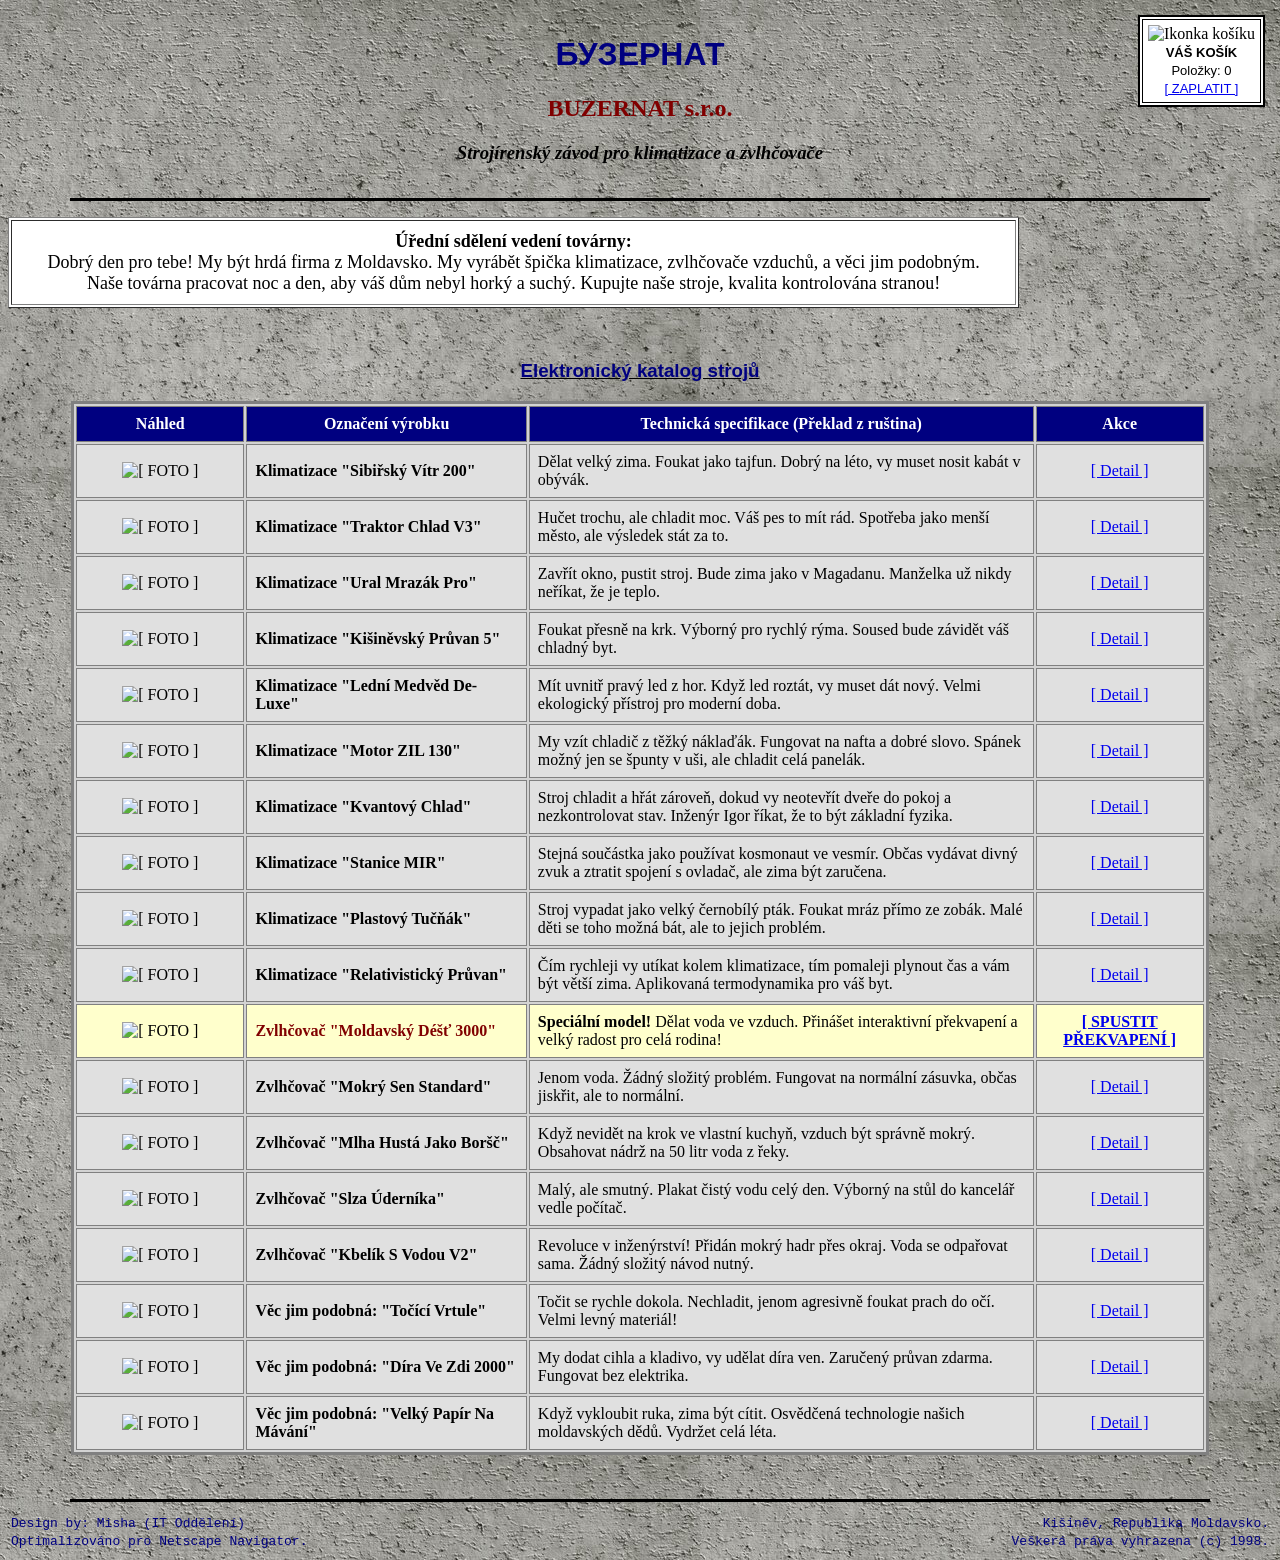
==== index.html @ bc2777e2 "změna" ====
<!DOCTYPE html>
<html>
<head>
    <meta charset="UTF-8">
    <title>БУЗЕРНАТ - Oficiální elektronický katalog</title>
</head>
<body background="mramor.jpg" bgcolor="#C0C0C0" text="#000000" link="#0000EE" vlink="#551A8B" alink="#FF0000">

    <table width="100%" border="0" cellpadding="5">
        <tr>
            <td width="20%">
                </td>
            <td width="60%" align="center">
                <h1><font color="#000080" face="Arial">БУЗЕРНАТ</font></h1>
                <h2><font color="#800000">BUZERNAT s.r.o.</font></h2>
                <h3><i>Strojírenský závod pro klimatizace a zvlhčovače</i></h3>
            </td>
            <td width="20%" align="right" valign="top">
                <table border="2" bgcolor="#FFFFFF" cellpadding="5" bordercolor="#000000">
                    <tr>
                        <td align="center">
                            <img src="kosik.gif" alt="Ikonka košíku" width="32" height="32"><br>
                            <font size="2" face="Arial">
                                <b>VÁŠ KOŠÍK</b><br>
                                Položky: 0<br>
                                <a href="kosik_chyba.html">[ ZAPLATIT ]</a>
                            </font>
                        </td>
                    </tr>
                </table>
            </td>
        </tr>
    </table>

    <center><hr width="90%" size="3" color="#000000"></center>

    <p align="center">
        <table width="80%" border="1" bgcolor="#FFFFFF" cellpadding="10">
            <tr>
                <td align="center">
                    <font face="Times New Roman, serif" size="4">
                        <b>Úřední sdělení vedení továrny:</b><br>
                        Dobrý den pro tebe! My být hrdá firma z Moldavsko. My vyrábět špička 
                        klimatizace, zvlhčovače vzduchů, a věci jim podobným.<br>
                        Naše továrna pracovat noc a den, aby váš dům nebyl horký a suchý. 
                        Kupujte naše stroje, kvalita kontrolována stranou!
                    </font>
                </td>
            </tr>
        </table>
    </p>

    <br>

    <center>
        <h3><u><font color="#000080" face="Arial">Elektronický katalog strojů</font></u></h3>
        
        <table border="3" cellpadding="8" cellspacing="2" width="90%" bgcolor="#D3D3D3" bordercolor="#808080">
            <tr bgcolor="#000080">
                <th width="15%"><font color="#FFFFFF">Náhled</font></th>
                <th width="25%"><font color="#FFFFFF">Označení výrobku</font></th>
                <th width="45%"><font color="#FFFFFF">Technická specifikace (Překlad z ruština)</font></th>
                <th width="15%"><font color="#FFFFFF">Akce</font></th>
            </tr>
            
            <tr bgcolor="#E0E0E0">
                <td align="center"><img src="sibir.gif" alt="[ FOTO ]"></td>
                <td><b>Klimatizace "Sibiřský Vítr 200"</b></td>
                <td>Dělat velký zima. Foukat jako tajfun. Dobrý na léto, vy muset nosit kabát v obývák.</td>
                <td align="center"><a href="produkt_sibir.html">[ Detail ]</a></td>
            </tr>

            <tr bgcolor="#E0E0E0">
                <td align="center"><img src="traktor.gif" alt="[ FOTO ]"></td>
                <td><b>Klimatizace "Traktor Chlad V3"</b></td>
                <td>Hučet trochu, ale chladit moc. Váš pes to mít rád. Spotřeba jako menší město, ale výsledek stát za to.</td>
                <td align="center"><a href="produkt_traktor.html">[ Detail ]</a></td>
            </tr>

            <tr bgcolor="#E0E0E0">
                <td align="center"><img src="ural.gif" alt="[ FOTO ]"></td>
                <td><b>Klimatizace "Ural Mrazák Pro"</b></td>
                <td>Zavřít okno, pustit stroj. Bude zima jako v Magadanu. Manželka už nikdy neříkat, že je teplo.</td>
                <td align="center"><a href="produkt_ural.html">[ Detail ]</a></td>
            </tr>

            <tr bgcolor="#E0E0E0">
                <td align="center"><img src="pruvan.gif" alt="[ FOTO ]"></td>
                <td><b>Klimatizace "Kišiněvský Průvan 5"</b></td>
                <td>Foukat přesně na krk. Výborný pro rychlý rýma. Soused bude závidět váš chladný byt.</td>
                <td align="center"><a href="produkt_pruvan.html">[ Detail ]</a></td>
            </tr>

            <tr bgcolor="#E0E0E0">
                <td align="center"><img src="medved.gif" alt="[ FOTO ]"></td>
                <td><b>Klimatizace "Lední Medvěd De-Luxe"</b></td>
                <td>Mít uvnitř pravý led z hor. Když led roztát, vy muset dát nový. Velmi ekologický přístroj pro moderní doba.</td>
                <td align="center"><a href="produkt_medved.html">[ Detail ]</a></td>
            </tr>

            <tr bgcolor="#E0E0E0">
                <td align="center"><img src="zil.gif" alt="[ FOTO ]"></td>
                <td><b>Klimatizace "Motor ZIL 130"</b></td>
                <td>My vzít chladič z těžký náklaďák. Fungovat na nafta a dobré slovo. Spánek možný jen se špunty v uši, ale chladit celá panelák.</td>
                <td align="center"><a href="produkt_zil.html">[ Detail ]</a></td>
            </tr>

            <tr bgcolor="#E0E0E0">
                <td align="center"><img src="kvant.gif" alt="[ FOTO ]"></td>
                <td><b>Klimatizace "Kvantový Chlad"</b></td>
                <td>Stroj chladit a hřát zároveň, dokud vy neotevřít dveře do pokoj a nezkontrolovat stav. Inženýr Igor říkat, že to být základní fyzika.</td>
                <td align="center"><a href="produkt_kvant.html">[ Detail ]</a></td>
            </tr>

            <tr bgcolor="#E0E0E0">
                <td align="center"><img src="mir.gif" alt="[ FOTO ]"></td>
                <td><b>Klimatizace "Stanice MIR"</b></td>
                <td>Stejná součástka jako používat kosmonaut ve vesmír. Občas vydávat divný zvuk a ztratit spojení s ovladač, ale zima být zaručena.</td>
                <td align="center"><a href="produkt_mir.html">[ Detail ]</a></td>
            </tr>

            <tr bgcolor="#E0E0E0">
                <td align="center"><img src="tucnak.gif" alt="[ FOTO ]"></td>
                <td><b>Klimatizace "Plastový Tučňák"</b></td>
                <td>Stroj vypadat jako velký černobílý pták. Foukat mráz přímo ze zobák. Malé děti se toho možná bát, ale to jejich problém.</td>
                <td align="center"><a href="produkt_tucnak.html">[ Detail ]</a></td>
            </tr>
            
            <tr bgcolor="#E0E0E0">
                <td align="center"><img src="relativita.gif" alt="[ FOTO ]"></td>
                <td><b>Klimatizace "Relativistický Průvan"</b></td>
                <td>Čím rychleji vy utíkat kolem klimatizace, tím pomaleji plynout čas a vám být větší zima. Aplikovaná termodynamika pro váš byt.</td>
                <td align="center"><a href="produkt_relativita.html">[ Detail ]</a></td>
            </tr>


            <tr bgcolor="#FFFFCC">
                <td align="center"><img src="dest.gif" alt="[ FOTO ]"></td>
                <td><font color="#800000"><b>Zvlhčovač "Moldavský Déšť 3000"</b></font></td>
                <td><b>Speciální model!</b> Dělat voda ve vzduch. Přinášet interaktivní překvapení a velký radost pro celá rodina!</td>
                <td align="center"><a href="minihry.html"><b>[ SPUSTIT PŘEKVAPENÍ ]</b></a></td>
            </tr>

            <tr bgcolor="#E0E0E0">
                <td align="center"><img src="mokrysen.gif" alt="[ FOTO ]"></td>
                <td><b>Zvlhčovač "Mokrý Sen Standard"</b></td>
                <td>Jenom voda. Žádný složitý problém. Fungovat na normální zásuvka, občas jiskřit, ale to normální.</td>
                <td align="center"><a href="produkt_mokrysen.html">[ Detail ]</a></td>
            </tr>

            <tr bgcolor="#E0E0E0">
                <td align="center"><img src="borsc.gif" alt="[ FOTO ]"></td>
                <td><b>Zvlhčovač "Mlha Hustá Jako Boršč"</b></td>
                <td>Když nevidět na krok ve vlastní kuchyň, vzduch být správně mokrý. Obsahovat nádrž na 50 litr voda z řeky.</td>
                <td align="center"><a href="produkt_borsc.html">[ Detail ]</a></td>
            </tr>

            <tr bgcolor="#E0E0E0">
                <td align="center"><img src="slza.gif" alt="[ FOTO ]"></td>
                <td><b>Zvlhčovač "Slza Úderníka"</b></td>
                <td>Malý, ale smutný. Plakat čistý vodu celý den. Výborný na stůl do kancelář vedle počítač.</td>
                <td align="center"><a href="produkt_slza.html">[ Detail ]</a></td>
            </tr>

            <tr bgcolor="#E0E0E0">
                <td align="center"><img src="kbelik.gif" alt="[ FOTO ]"></td>
                <td><b>Zvlhčovač "Kbelík S Vodou V2"</b></td>
                <td>Revoluce v inženýrství! Přidán mokrý hadr přes okraj. Voda se odpařovat sama. Žádný složitý návod nutný.</td>
                <td align="center"><a href="produkt_kbelik.html">[ Detail ]</a></td>
            </tr>

            <tr bgcolor="#E0E0E0">
                <td align="center"><img src="vrtule.gif" alt="[ FOTO ]"></td>
                <td><b>Věc jim podobná: "Točící Vrtule"</b></td>
                <td>Točit se rychle dokola. Nechladit, jenom agresivně foukat prach do očí. Velmi levný materiál!</td>
                <td align="center"><a href="produkt_vrtule.html">[ Detail ]</a></td>
            </tr>

            <tr bgcolor="#E0E0E0">
                <td align="center"><img src="dira.gif" alt="[ FOTO ]"></td>
                <td><b>Věc jim podobná: "Díra Ve Zdi 2000"</b></td>
                <td>My dodat cihla a kladivo, vy udělat díra ven. Zaručený průvan zdarma. Fungovat bez elektrika.</td>
                <td align="center"><a href="produkt_dira.html">[ Detail ]</a></td>
            </tr>

            <tr bgcolor="#E0E0E0">
                <td align="center"><img src="papr.gif" alt="[ FOTO ]"></td>
                <td><b>Věc jim podobná: "Velký Papír Na Mávání"</b></td>
                <td>Když vykloubit ruka, zima být cítit. Osvědčená technologie našich moldavských dědů. Vydržet celá léta.</td>
                <td align="center"><a href="produkt_papir.html">[ Detail ]</a></td>
            </tr>

        </table>

        <br><br>
        <hr width="90%" size="3" color="#000000">
        
        <table width="100%">
            <tr>
                <td align="left">
                    <font face="Courier New, monospace" size="2" color="#000080">
                        Design by: Misha (IT Oddělení)<br>
                        Optimalizováno pro Netscape Navigator.
                    </font>
                </td>
                <td align="right">
                    <font face="Courier New, monospace" size="2" color="#000080">
                        Kišiněv, Republika Moldavsko.<br>
                        Veškerá práva vyhrazena (c) 1998.
                    </font>
                </td>
            </tr>
        </table>
    </center>

</body>
</html>
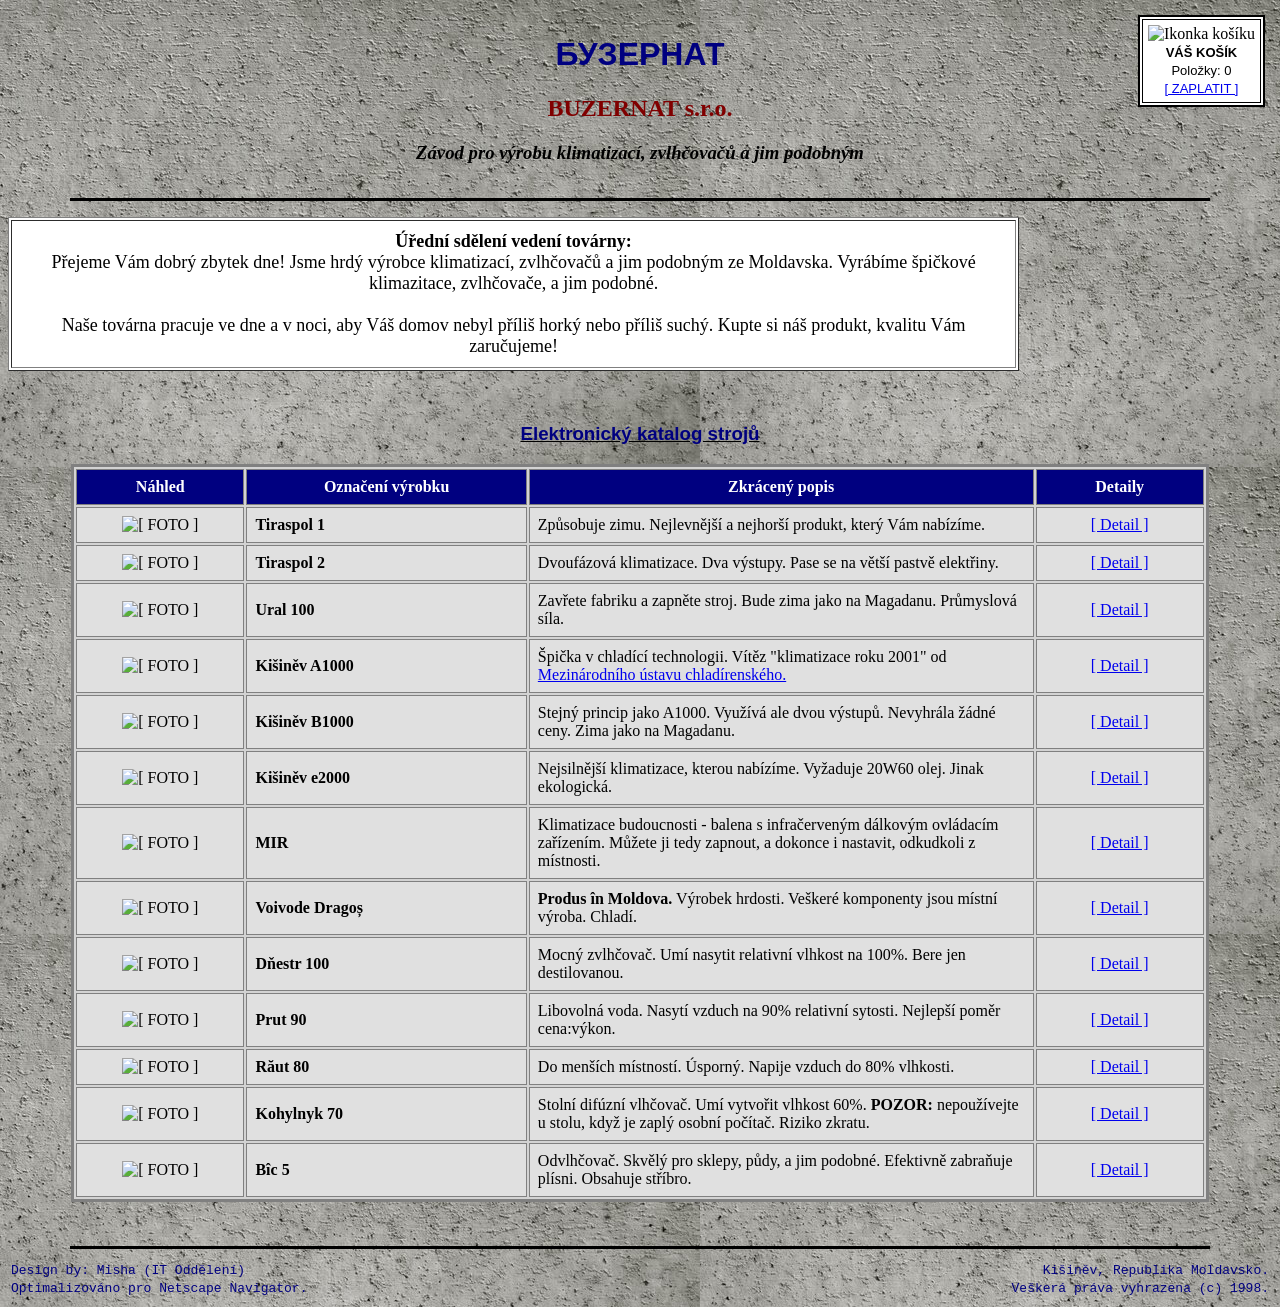
==== commit 3ecdf337: "Add files via upload" ====
--- a/index.html
+++ b/index.html
@@ -2,7 +2,7 @@
 <html>
 <head>
     <meta charset="UTF-8">
-    <title>БУЗЕРНАТ - Oficiální elektronický katalog</title>
+    <title>БУЗЕРНАТ - Elektronický katalog</title>
 </head>
 <body background="mramor.jpg" bgcolor="#C0C0C0" text="#000000" link="#0000EE" vlink="#551A8B" alink="#FF0000">
 
@@ -13,7 +13,7 @@
             <td width="60%" align="center">
                 <h1><font color="#000080" face="Arial">БУЗЕРНАТ</font></h1>
                 <h2><font color="#800000">BUZERNAT s.r.o.</font></h2>
-                <h3><i>Strojírenský závod pro klimatizace a zvlhčovače</i></h3>
+                <h3><i>Závod pro výrobu klimatizací, zvlhčovačů a jim podobným</i></h3>
             </td>
             <td width="20%" align="right" valign="top">
                 <table border="2" bgcolor="#FFFFFF" cellpadding="5" bordercolor="#000000">
@@ -40,10 +40,11 @@
                 <td align="center">
                     <font face="Times New Roman, serif" size="4">
                         <b>Úřední sdělení vedení továrny:</b><br>
-                        Dobrý den pro tebe! My být hrdá firma z Moldavsko. My vyrábět špička 
-                        klimatizace, zvlhčovače vzduchů, a věci jim podobným.<br>
-                        Naše továrna pracovat noc a den, aby váš dům nebyl horký a suchý. 
-                        Kupujte naše stroje, kvalita kontrolována stranou!
+                        Přejeme Vám dobrý zbytek dne! Jsme hrdý výrobce klimatizací,
+                        zvlhčovačů a jim podobným ze Moldavska. Vyrábíme špičkové
+                        klimazitace, zvlhčovače, a jim podobné. <br> <br>
+                        Naše továrna pracuje ve dne a v noci, aby Váš domov nebyl příliš horký
+                        nebo příliš suchý. Kupte si náš produkt, kvalitu Vám zaručujeme!
                     </font>
                 </td>
             </tr>
@@ -59,135 +60,99 @@
             <tr bgcolor="#000080">
                 <th width="15%"><font color="#FFFFFF">Náhled</font></th>
                 <th width="25%"><font color="#FFFFFF">Označení výrobku</font></th>
-                <th width="45%"><font color="#FFFFFF">Technická specifikace (Překlad z ruština)</font></th>
-                <th width="15%"><font color="#FFFFFF">Akce</font></th>
+                <th width="45%"><font color="#FFFFFF">Zkrácený popis</font></th>
+                <th width="15%"><font color="#FFFFFF">Detaily</font></th>
             </tr>
             
             <tr bgcolor="#E0E0E0">
                 <td align="center"><img src="sibir.gif" alt="[ FOTO ]"></td>
-                <td><b>Klimatizace "Sibiřský Vítr 200"</b></td>
-                <td>Dělat velký zima. Foukat jako tajfun. Dobrý na léto, vy muset nosit kabát v obývák.</td>
+                <td><b>Tiraspol 1</b></td>
+                <td>Způsobuje zimu. Nejlevnější a nejhorší produkt, který Vám nabízíme.</td>
                 <td align="center"><a href="produkt_sibir.html">[ Detail ]</a></td>
             </tr>
 
             <tr bgcolor="#E0E0E0">
                 <td align="center"><img src="traktor.gif" alt="[ FOTO ]"></td>
-                <td><b>Klimatizace "Traktor Chlad V3"</b></td>
-                <td>Hučet trochu, ale chladit moc. Váš pes to mít rád. Spotřeba jako menší město, ale výsledek stát za to.</td>
+                <td><b>Tiraspol 2</b></td>
+                <td>Dvoufázová klimatizace. Dva výstupy. Pase se na větší pastvě elektřiny.</td>
                 <td align="center"><a href="produkt_traktor.html">[ Detail ]</a></td>
             </tr>
 
             <tr bgcolor="#E0E0E0">
                 <td align="center"><img src="ural.gif" alt="[ FOTO ]"></td>
-                <td><b>Klimatizace "Ural Mrazák Pro"</b></td>
-                <td>Zavřít okno, pustit stroj. Bude zima jako v Magadanu. Manželka už nikdy neříkat, že je teplo.</td>
+                <td><b>Ural 100</b></td>
+                <td>Zavřete fabriku a zapněte stroj. Bude zima jako na Magadanu. Průmyslová síla.</td>
                 <td align="center"><a href="produkt_ural.html">[ Detail ]</a></td>
             </tr>
 
             <tr bgcolor="#E0E0E0">
                 <td align="center"><img src="pruvan.gif" alt="[ FOTO ]"></td>
-                <td><b>Klimatizace "Kišiněvský Průvan 5"</b></td>
-                <td>Foukat přesně na krk. Výborný pro rychlý rýma. Soused bude závidět váš chladný byt.</td>
+                <td><b>Kišiněv A1000</b></td>
+                <td>Špička v chladící technologii. Vítěz "klimatizace roku 2001" od <a href="https://ru.wikipedia.org/wiki/%D0%9C%D0%B5%D0%B6%D0%B4%D1%83%D0%BD%D0%B0%D1%80%D0%BE%D0%B4%D0%BD%D1%8B%D0%B9_%D0%B8%D0%BD%D1%81%D1%82%D0%B8%D1%82%D1%83%D1%82_%D1%85%D0%BE%D0%BB%D0%BE%D0%B4%D0%B0">Mezinárodního ústavu chladírenského.</a></td>
                 <td align="center"><a href="produkt_pruvan.html">[ Detail ]</a></td>
             </tr>
 
             <tr bgcolor="#E0E0E0">
                 <td align="center"><img src="medved.gif" alt="[ FOTO ]"></td>
-                <td><b>Klimatizace "Lední Medvěd De-Luxe"</b></td>
-                <td>Mít uvnitř pravý led z hor. Když led roztát, vy muset dát nový. Velmi ekologický přístroj pro moderní doba.</td>
+                <td><b>Kišiněv B1000</b></td>
+                <td>Stejný princip jako A1000. Využívá ale dvou výstupů. Nevyhrála žádné ceny. Zima jako na Magadanu.</td>
                 <td align="center"><a href="produkt_medved.html">[ Detail ]</a></td>
             </tr>
 
             <tr bgcolor="#E0E0E0">
                 <td align="center"><img src="zil.gif" alt="[ FOTO ]"></td>
-                <td><b>Klimatizace "Motor ZIL 130"</b></td>
-                <td>My vzít chladič z těžký náklaďák. Fungovat na nafta a dobré slovo. Spánek možný jen se špunty v uši, ale chladit celá panelák.</td>
+                <td><b>Kišiněv e2000</b></td>
+                <td>Nejsilnější klimatizace, kterou nabízíme. Vyžaduje 20W60 olej. Jinak ekologická.</td>
                 <td align="center"><a href="produkt_zil.html">[ Detail ]</a></td>
             </tr>
 
             <tr bgcolor="#E0E0E0">
-                <td align="center"><img src="kvant.gif" alt="[ FOTO ]"></td>
-                <td><b>Klimatizace "Kvantový Chlad"</b></td>
-                <td>Stroj chladit a hřát zároveň, dokud vy neotevřít dveře do pokoj a nezkontrolovat stav. Inženýr Igor říkat, že to být základní fyzika.</td>
-                <td align="center"><a href="produkt_kvant.html">[ Detail ]</a></td>
-            </tr>
-
-            <tr bgcolor="#E0E0E0">
                 <td align="center"><img src="mir.gif" alt="[ FOTO ]"></td>
-                <td><b>Klimatizace "Stanice MIR"</b></td>
-                <td>Stejná součástka jako používat kosmonaut ve vesmír. Občas vydávat divný zvuk a ztratit spojení s ovladač, ale zima být zaručena.</td>
+                <td><b>MIR</b></td>
+                <td>Klimatizace budoucnosti - balena s infračerveným dálkovým ovládacím zařízením. Můžete ji tedy zapnout, a dokonce i nastavit, odkudkoli z místnosti.</td>
                 <td align="center"><a href="produkt_mir.html">[ Detail ]</a></td>
             </tr>
 
             <tr bgcolor="#E0E0E0">
-                <td align="center"><img src="tucnak.gif" alt="[ FOTO ]"></td>
-                <td><b>Klimatizace "Plastový Tučňák"</b></td>
-                <td>Stroj vypadat jako velký černobílý pták. Foukat mráz přímo ze zobák. Malé děti se toho možná bát, ale to jejich problém.</td>
-                <td align="center"><a href="produkt_tucnak.html">[ Detail ]</a></td>
-            </tr>
-            
-            <tr bgcolor="#E0E0E0">
-                <td align="center"><img src="relativita.gif" alt="[ FOTO ]"></td>
-                <td><b>Klimatizace "Relativistický Průvan"</b></td>
-                <td>Čím rychleji vy utíkat kolem klimatizace, tím pomaleji plynout čas a vám být větší zima. Aplikovaná termodynamika pro váš byt.</td>
-                <td align="center"><a href="produkt_relativita.html">[ Detail ]</a></td>
-            </tr>
-
-
-            <tr bgcolor="#FFFFCC">
                 <td align="center"><img src="dest.gif" alt="[ FOTO ]"></td>
-                <td><font color="#800000"><b>Zvlhčovač "Moldavský Déšť 3000"</b></font></td>
-                <td><b>Speciální model!</b> Dělat voda ve vzduch. Přinášet interaktivní překvapení a velký radost pro celá rodina!</td>
-                <td align="center"><a href="minihry.html"><b>[ SPUSTIT PŘEKVAPENÍ ]</b></a></td>
+                <td><b>Voivode Dragoș</b></font></td>
+                <td><b>Produs în Moldova.</b> Výrobek hrdosti. Veškeré komponenty jsou místní výroba. Chladí.</td>
+                <td align="center"><a href="minihry.html">[ Detail ]</a></td>
             </tr>
 
             <tr bgcolor="#E0E0E0">
                 <td align="center"><img src="mokrysen.gif" alt="[ FOTO ]"></td>
-                <td><b>Zvlhčovač "Mokrý Sen Standard"</b></td>
-                <td>Jenom voda. Žádný složitý problém. Fungovat na normální zásuvka, občas jiskřit, ale to normální.</td>
+                <td><b>Dňestr 100</b></td>
+                <td>Mocný zvlhčovač. Umí nasytit relativní vlhkost na 100%. Bere jen destilovanou.</td>
                 <td align="center"><a href="produkt_mokrysen.html">[ Detail ]</a></td>
             </tr>
 
             <tr bgcolor="#E0E0E0">
                 <td align="center"><img src="borsc.gif" alt="[ FOTO ]"></td>
-                <td><b>Zvlhčovač "Mlha Hustá Jako Boršč"</b></td>
-                <td>Když nevidět na krok ve vlastní kuchyň, vzduch být správně mokrý. Obsahovat nádrž na 50 litr voda z řeky.</td>
+                <td><b>Prut 90</b></td>
+                <td>Libovolná voda. Nasytí vzduch na 90% relativní sytosti. Nejlepší poměr cena:výkon.</td>
                 <td align="center"><a href="produkt_borsc.html">[ Detail ]</a></td>
             </tr>
 
             <tr bgcolor="#E0E0E0">
                 <td align="center"><img src="slza.gif" alt="[ FOTO ]"></td>
-                <td><b>Zvlhčovač "Slza Úderníka"</b></td>
-                <td>Malý, ale smutný. Plakat čistý vodu celý den. Výborný na stůl do kancelář vedle počítač.</td>
+                <td><b>Răut 80</b></td>
+                <td>Do menších místností. Úsporný. Napije vzduch do 80% vlhkosti.</td>
                 <td align="center"><a href="produkt_slza.html">[ Detail ]</a></td>
             </tr>
 
             <tr bgcolor="#E0E0E0">
                 <td align="center"><img src="kbelik.gif" alt="[ FOTO ]"></td>
-                <td><b>Zvlhčovač "Kbelík S Vodou V2"</b></td>
-                <td>Revoluce v inženýrství! Přidán mokrý hadr přes okraj. Voda se odpařovat sama. Žádný složitý návod nutný.</td>
+                <td><b>Kohylnyk 70</b></td>
+                <td>Stolní difúzní vlhčovač. Umí vytvořit vlhkost 60%. <b>POZOR:</b> nepoužívejte u stolu, když je zaplý osobní počítač. Riziko zkratu.</td>
                 <td align="center"><a href="produkt_kbelik.html">[ Detail ]</a></td>
             </tr>
 
             <tr bgcolor="#E0E0E0">
                 <td align="center"><img src="vrtule.gif" alt="[ FOTO ]"></td>
-                <td><b>Věc jim podobná: "Točící Vrtule"</b></td>
-                <td>Točit se rychle dokola. Nechladit, jenom agresivně foukat prach do očí. Velmi levný materiál!</td>
+                <td><b>Bîc 5</b></td>
+                <td>Odvlhčovač. Skvělý pro sklepy, půdy, a jim podobné. Efektivně zabraňuje plísni. Obsahuje stříbro.</td>
                 <td align="center"><a href="produkt_vrtule.html">[ Detail ]</a></td>
-            </tr>
-
-            <tr bgcolor="#E0E0E0">
-                <td align="center"><img src="dira.gif" alt="[ FOTO ]"></td>
-                <td><b>Věc jim podobná: "Díra Ve Zdi 2000"</b></td>
-                <td>My dodat cihla a kladivo, vy udělat díra ven. Zaručený průvan zdarma. Fungovat bez elektrika.</td>
-                <td align="center"><a href="produkt_dira.html">[ Detail ]</a></td>
-            </tr>
-
-            <tr bgcolor="#E0E0E0">
-                <td align="center"><img src="papr.gif" alt="[ FOTO ]"></td>
-                <td><b>Věc jim podobná: "Velký Papír Na Mávání"</b></td>
-                <td>Když vykloubit ruka, zima být cítit. Osvědčená technologie našich moldavských dědů. Vydržet celá léta.</td>
-                <td align="center"><a href="produkt_papir.html">[ Detail ]</a></td>
             </tr>
 
         </table>
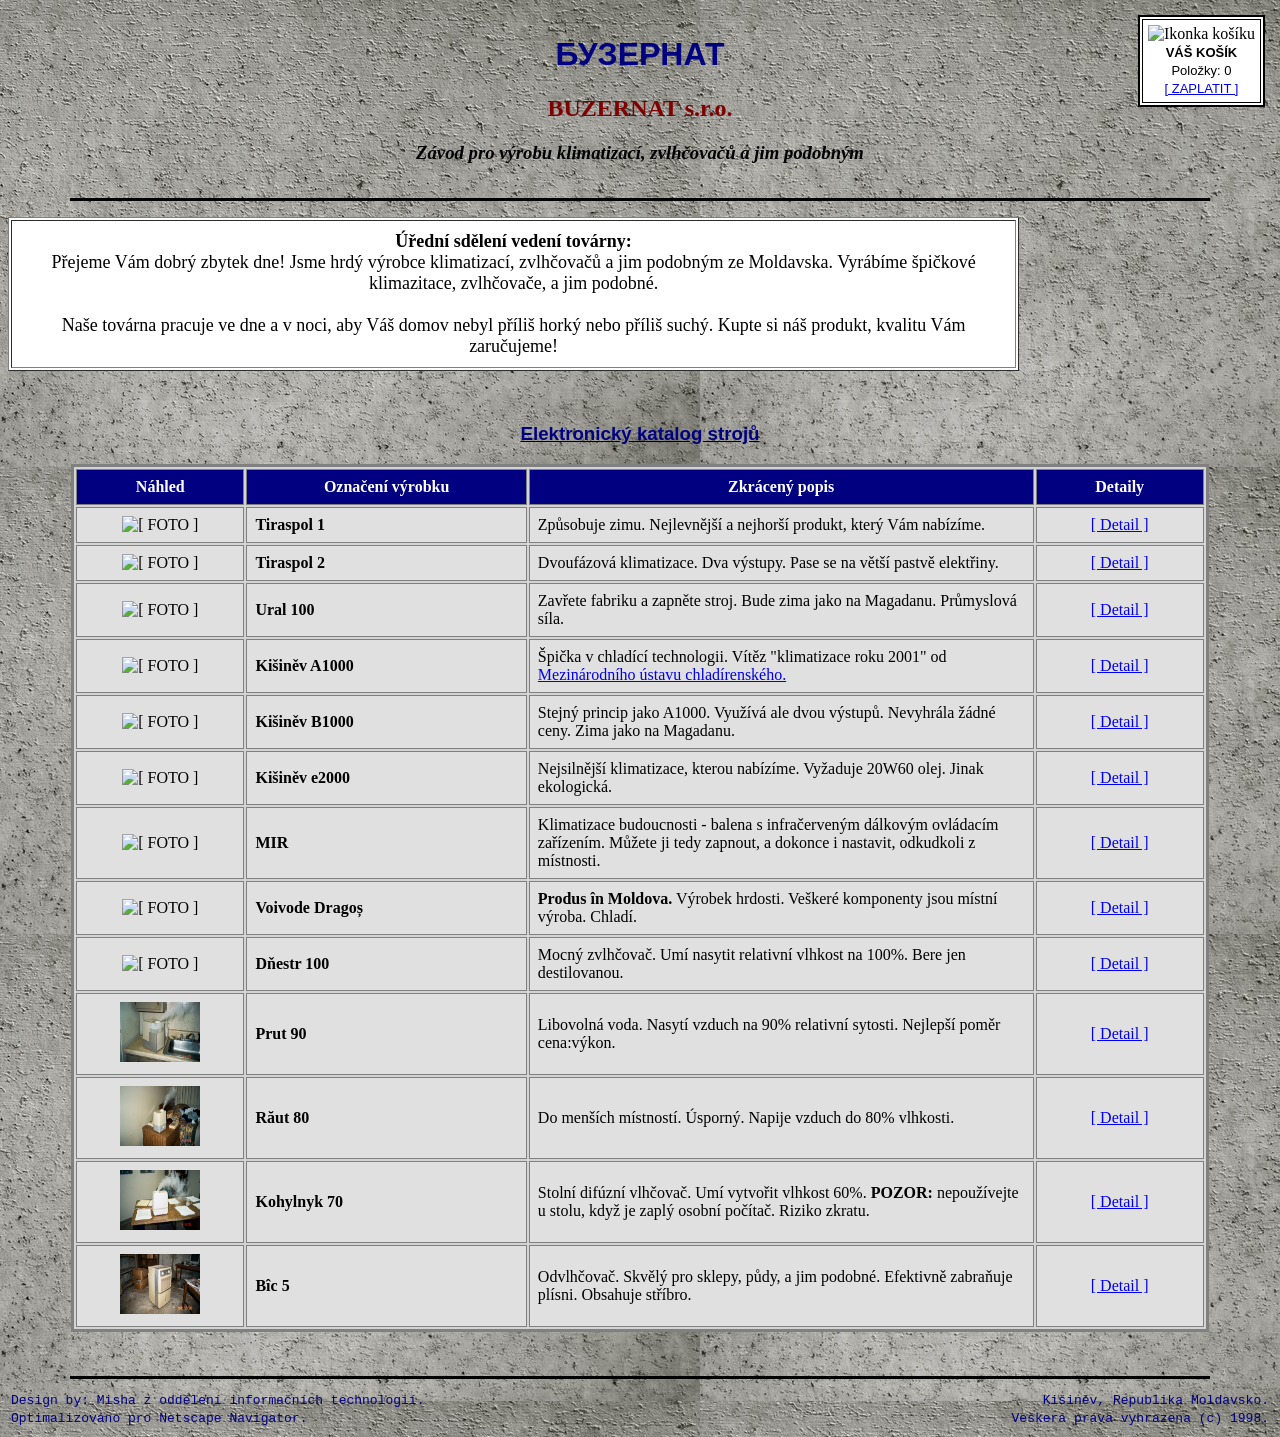
==== commit 6afb6a32: "Add files via upload" ====
--- a/index.html
+++ b/index.html
@@ -3,6 +3,7 @@
 <head>
     <meta charset="UTF-8">
     <title>БУЗЕРНАТ - Elektronický katalog</title>
+    <link rel="icon" type="image/x-icon" href="ico.ico">
 </head>
 <body background="mramor.jpg" bgcolor="#C0C0C0" text="#000000" link="#0000EE" vlink="#551A8B" alink="#FF0000">
 
@@ -23,7 +24,7 @@
                             <font size="2" face="Arial">
                                 <b>VÁŠ KOŠÍK</b><br>
                                 Položky: 0<br>
-                                <a href="kosik_chyba.html">[ ZAPLATIT ]</a>
+                                <a href="kosik.html">[ ZAPLATIT ]</a>
                             </font>
                         </td>
                     </tr>
@@ -65,94 +66,94 @@
             </tr>
             
             <tr bgcolor="#E0E0E0">
-                <td align="center"><img src="sibir.gif" alt="[ FOTO ]"></td>
+                <td align="center"><img src="jedna.jpg" alt="[ FOTO ]" width="80" height="60"></td>
                 <td><b>Tiraspol 1</b></td>
                 <td>Způsobuje zimu. Nejlevnější a nejhorší produkt, který Vám nabízíme.</td>
-                <td align="center"><a href="produkt_sibir.html">[ Detail ]</a></td>
+                <td align="center"><a href="tiraspol1.html">[ Detail ]</a></td>
             </tr>
 
             <tr bgcolor="#E0E0E0">
-                <td align="center"><img src="traktor.gif" alt="[ FOTO ]"></td>
+                <td align="center"><img src="dva.jpg" alt="[ FOTO ]" width="80" height="60"></td>
                 <td><b>Tiraspol 2</b></td>
                 <td>Dvoufázová klimatizace. Dva výstupy. Pase se na větší pastvě elektřiny.</td>
-                <td align="center"><a href="produkt_traktor.html">[ Detail ]</a></td>
+                <td align="center"><a href="tiraspol2.html">[ Detail ]</a></td>
             </tr>
 
             <tr bgcolor="#E0E0E0">
-                <td align="center"><img src="ural.gif" alt="[ FOTO ]"></td>
+                <td align="center"><img src="tri.jpg" alt="[ FOTO ]" width="80" height="60"></td>
                 <td><b>Ural 100</b></td>
                 <td>Zavřete fabriku a zapněte stroj. Bude zima jako na Magadanu. Průmyslová síla.</td>
-                <td align="center"><a href="produkt_ural.html">[ Detail ]</a></td>
+                <td align="center"><a href="ural100.html">[ Detail ]</a></td>
             </tr>
 
             <tr bgcolor="#E0E0E0">
-                <td align="center"><img src="pruvan.gif" alt="[ FOTO ]"></td>
+                <td align="center"><img src="ctyri.jpg" alt="[ FOTO ]" width="80" height="60"></td>
                 <td><b>Kišiněv A1000</b></td>
                 <td>Špička v chladící technologii. Vítěz "klimatizace roku 2001" od <a href="https://ru.wikipedia.org/wiki/%D0%9C%D0%B5%D0%B6%D0%B4%D1%83%D0%BD%D0%B0%D1%80%D0%BE%D0%B4%D0%BD%D1%8B%D0%B9_%D0%B8%D0%BD%D1%81%D1%82%D0%B8%D1%82%D1%83%D1%82_%D1%85%D0%BE%D0%BB%D0%BE%D0%B4%D0%B0">Mezinárodního ústavu chladírenského.</a></td>
-                <td align="center"><a href="produkt_pruvan.html">[ Detail ]</a></td>
+                <td align="center"><a href="kisineva1000.html">[ Detail ]</a></td>
             </tr>
 
             <tr bgcolor="#E0E0E0">
-                <td align="center"><img src="medved.gif" alt="[ FOTO ]"></td>
+                <td align="center"><img src="pet.jpg" alt="[ FOTO ]" width="80" height="60"></td>
                 <td><b>Kišiněv B1000</b></td>
                 <td>Stejný princip jako A1000. Využívá ale dvou výstupů. Nevyhrála žádné ceny. Zima jako na Magadanu.</td>
-                <td align="center"><a href="produkt_medved.html">[ Detail ]</a></td>
+                <td align="center"><a href="kisinevb1000.html">[ Detail ]</a></td>
             </tr>
 
             <tr bgcolor="#E0E0E0">
-                <td align="center"><img src="zil.gif" alt="[ FOTO ]"></td>
+                <td align="center"><img src="sest.jpg" alt="[ FOTO ]" width="80" height="60"></td>
                 <td><b>Kišiněv e2000</b></td>
                 <td>Nejsilnější klimatizace, kterou nabízíme. Vyžaduje 20W60 olej. Jinak ekologická.</td>
-                <td align="center"><a href="produkt_zil.html">[ Detail ]</a></td>
+                <td align="center"><a href="kisineve2000.html">[ Detail ]</a></td>
             </tr>
 
             <tr bgcolor="#E0E0E0">
-                <td align="center"><img src="mir.gif" alt="[ FOTO ]"></td>
+                <td align="center"><img src="sedm.jpg" alt="[ FOTO ]" width="80" height="60"></td>
                 <td><b>MIR</b></td>
                 <td>Klimatizace budoucnosti - balena s infračerveným dálkovým ovládacím zařízením. Můžete ji tedy zapnout, a dokonce i nastavit, odkudkoli z místnosti.</td>
-                <td align="center"><a href="produkt_mir.html">[ Detail ]</a></td>
+                <td align="center"><a href="mir.html">[ Detail ]</a></td>
             </tr>
 
             <tr bgcolor="#E0E0E0">
-                <td align="center"><img src="dest.gif" alt="[ FOTO ]"></td>
+                <td align="center"><img src="osm.jpg" alt="[ FOTO ]" width="80" height="60"></td>
                 <td><b>Voivode Dragoș</b></font></td>
                 <td><b>Produs în Moldova.</b> Výrobek hrdosti. Veškeré komponenty jsou místní výroba. Chladí.</td>
-                <td align="center"><a href="minihry.html">[ Detail ]</a></td>
+                <td align="center"><a href="brolsan.html">[ Detail ]</a></td>
             </tr>
 
             <tr bgcolor="#E0E0E0">
-                <td align="center"><img src="mokrysen.gif" alt="[ FOTO ]"></td>
+                <td align="center"><img src="devet.jpg" alt="[ FOTO ]" width="80" height="60"></td>
                 <td><b>Dňestr 100</b></td>
                 <td>Mocný zvlhčovač. Umí nasytit relativní vlhkost na 100%. Bere jen destilovanou.</td>
-                <td align="center"><a href="produkt_mokrysen.html">[ Detail ]</a></td>
+                <td align="center"><a href="dnestr100.html">[ Detail ]</a></td>
             </tr>
 
             <tr bgcolor="#E0E0E0">
-                <td align="center"><img src="borsc.gif" alt="[ FOTO ]"></td>
+                <td align="center"><img src="deset.jpg" alt="[ FOTO ]" width="80" height="60"></td>
                 <td><b>Prut 90</b></td>
                 <td>Libovolná voda. Nasytí vzduch na 90% relativní sytosti. Nejlepší poměr cena:výkon.</td>
-                <td align="center"><a href="produkt_borsc.html">[ Detail ]</a></td>
+                <td align="center"><a href="prut90.html">[ Detail ]</a></td>
             </tr>
 
             <tr bgcolor="#E0E0E0">
-                <td align="center"><img src="slza.gif" alt="[ FOTO ]"></td>
+                <td align="center"><img src="jedenact.jpg" alt="[ FOTO ]" width="80" height="60"></td>
                 <td><b>Răut 80</b></td>
                 <td>Do menších místností. Úsporný. Napije vzduch do 80% vlhkosti.</td>
-                <td align="center"><a href="produkt_slza.html">[ Detail ]</a></td>
+                <td align="center"><a href="raut80.html">[ Detail ]</a></td>
             </tr>
 
             <tr bgcolor="#E0E0E0">
-                <td align="center"><img src="kbelik.gif" alt="[ FOTO ]"></td>
+                <td align="center"><img src="dvanact.jpg" alt="[ FOTO ]" width="80" height="60"></td>
                 <td><b>Kohylnyk 70</b></td>
                 <td>Stolní difúzní vlhčovač. Umí vytvořit vlhkost 60%. <b>POZOR:</b> nepoužívejte u stolu, když je zaplý osobní počítač. Riziko zkratu.</td>
-                <td align="center"><a href="produkt_kbelik.html">[ Detail ]</a></td>
+                <td align="center"><a href="kohylnyk70.html">[ Detail ]</a></td>
             </tr>
 
             <tr bgcolor="#E0E0E0">
-                <td align="center"><img src="vrtule.gif" alt="[ FOTO ]"></td>
+                <td align="center"><img src="trinact.jpg" alt="[ FOTO ]" width="80" height="60"></td>
                 <td><b>Bîc 5</b></td>
                 <td>Odvlhčovač. Skvělý pro sklepy, půdy, a jim podobné. Efektivně zabraňuje plísni. Obsahuje stříbro.</td>
-                <td align="center"><a href="produkt_vrtule.html">[ Detail ]</a></td>
+                <td align="center"><a href="bic5.html">[ Detail ]</a></td>
             </tr>
 
         </table>
@@ -164,7 +165,7 @@
             <tr>
                 <td align="left">
                     <font face="Courier New, monospace" size="2" color="#000080">
-                        Design by: Misha (IT Oddělení)<br>
+                        Design by: Misha z oddělení informačních technologií.<br>
                         Optimalizováno pro Netscape Navigator.
                     </font>
                 </td>
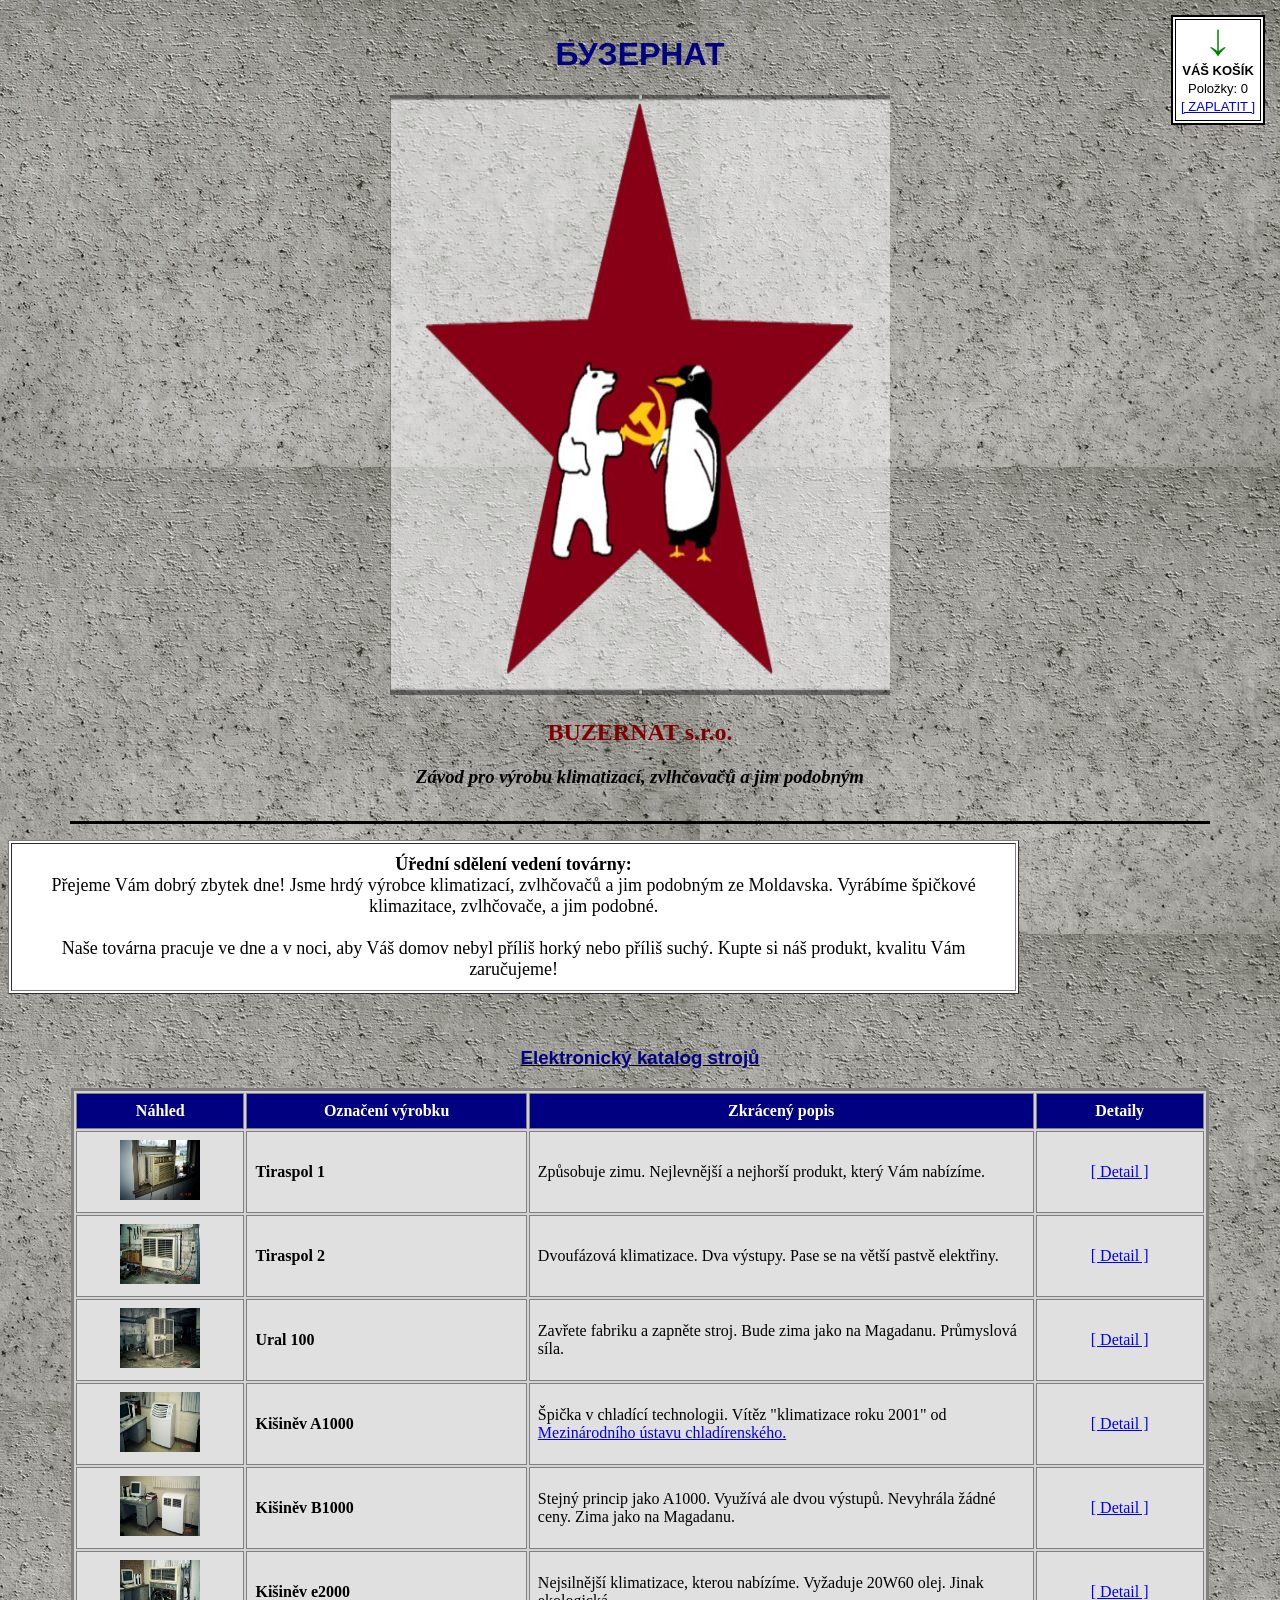
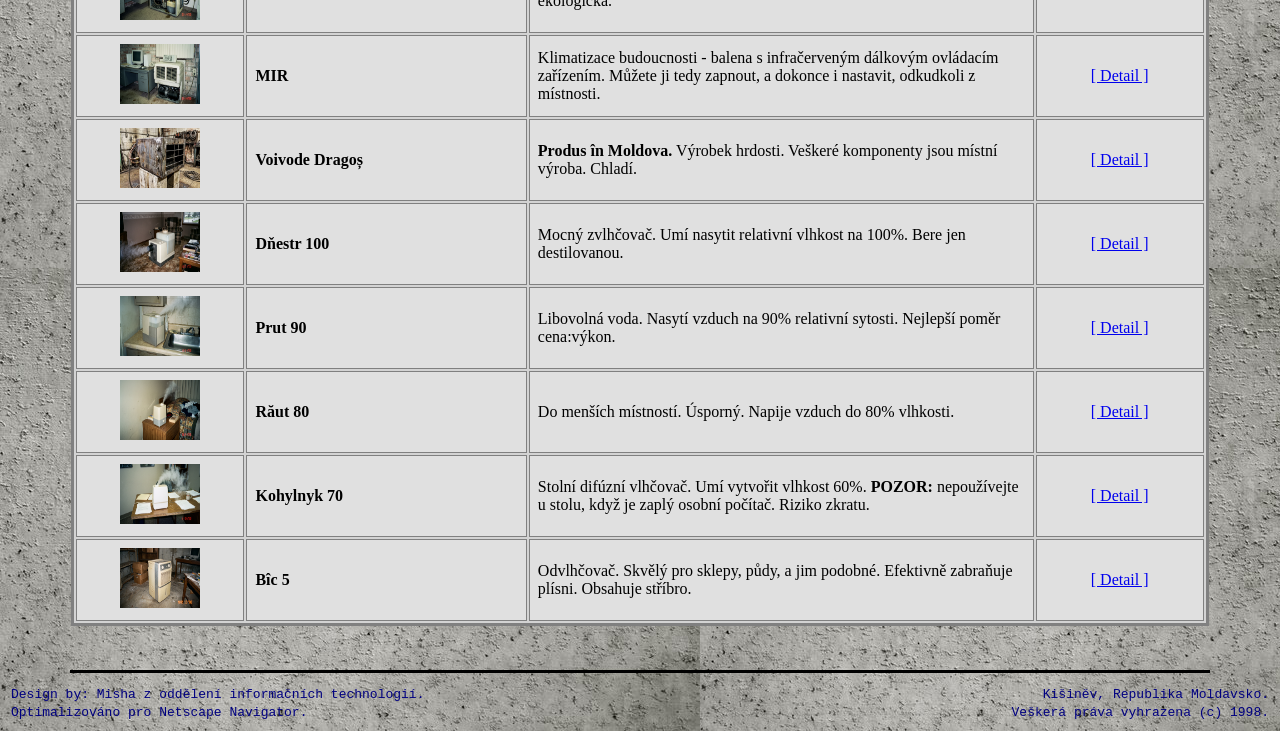
==== commit a306fd8e: "Buzernat 2.1" ====
--- a/index.html
+++ b/index.html
@@ -13,6 +13,7 @@
                 </td>
             <td width="60%" align="center">
                 <h1><font color="#000080" face="Arial">БУЗЕРНАТ</font></h1>
+                <img src="logobuze.png" alt="LOGO" width="500" height="600">
                 <h2><font color="#800000">BUZERNAT s.r.o.</font></h2>
                 <h3><i>Závod pro výrobu klimatizací, zvlhčovačů a jim podobným</i></h3>
             </td>
@@ -180,4 +181,4 @@
     </center>
 
 </body>
-</html>+</html>
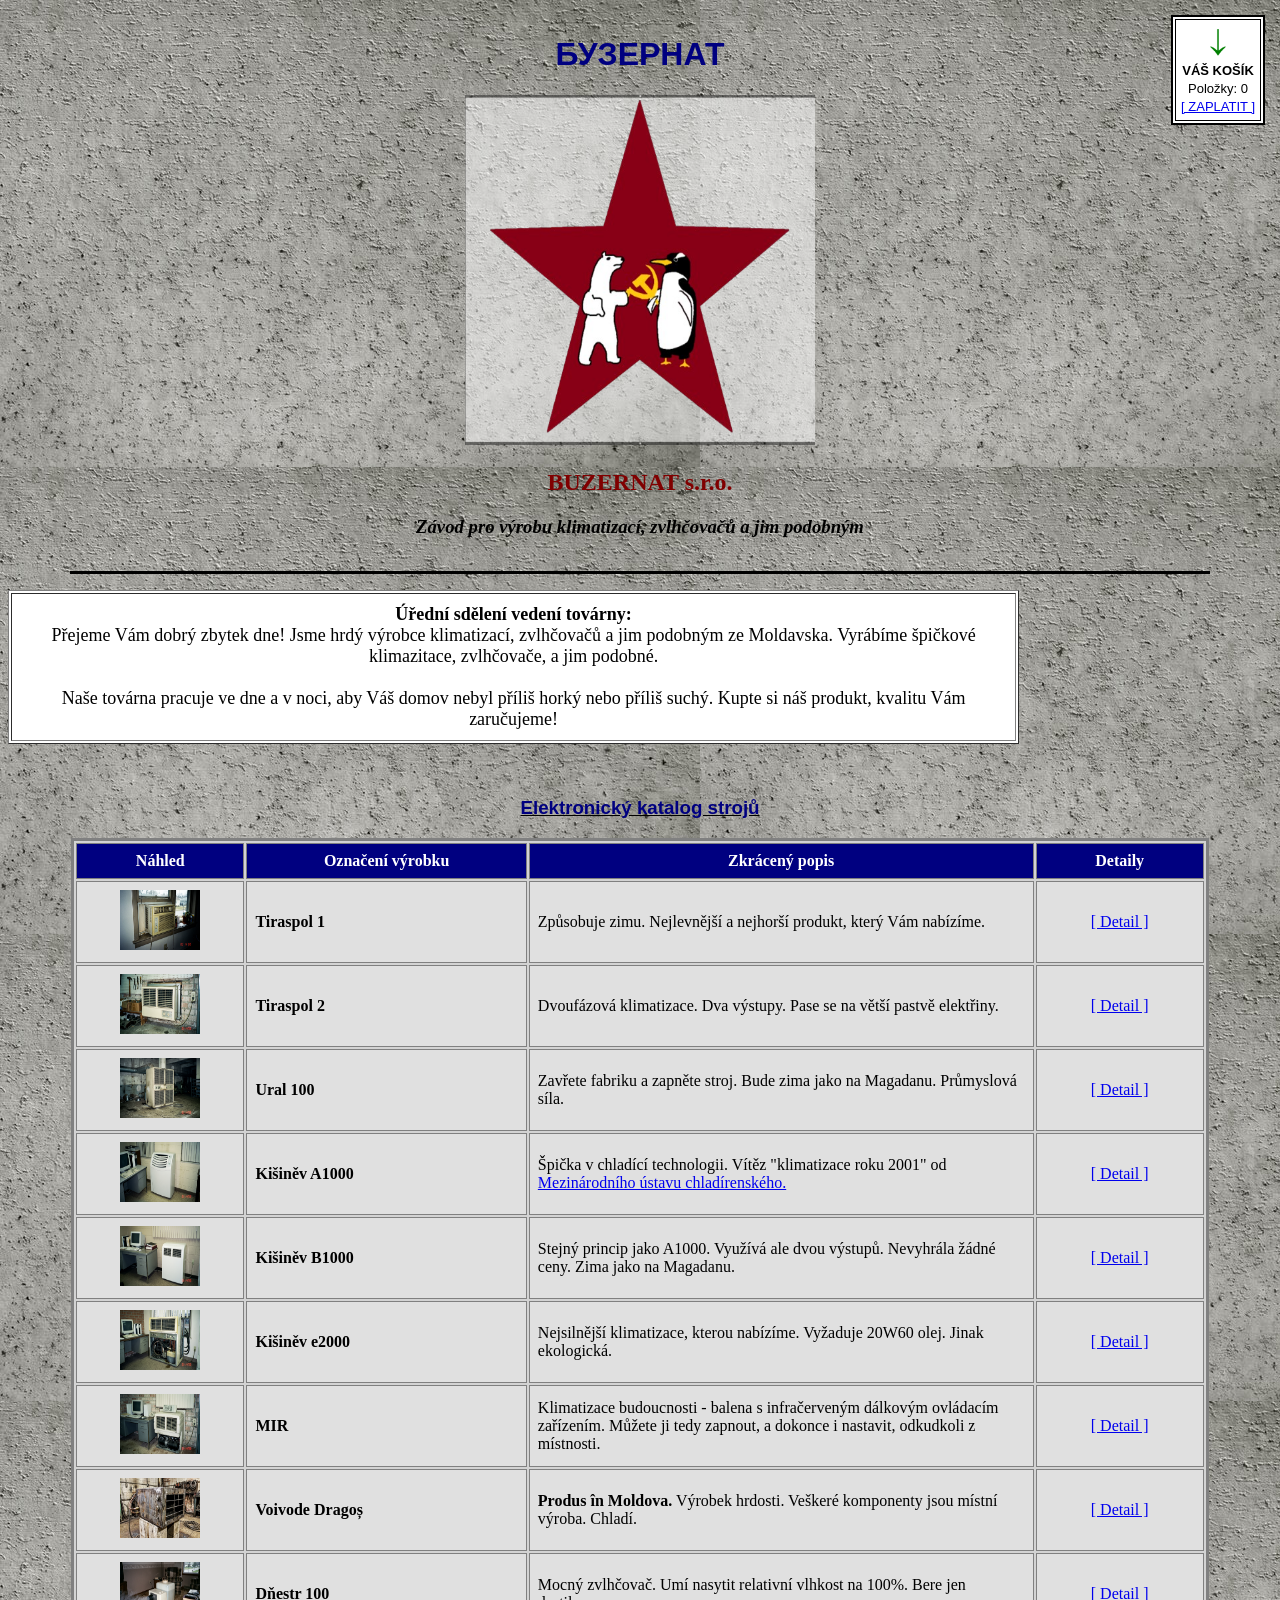
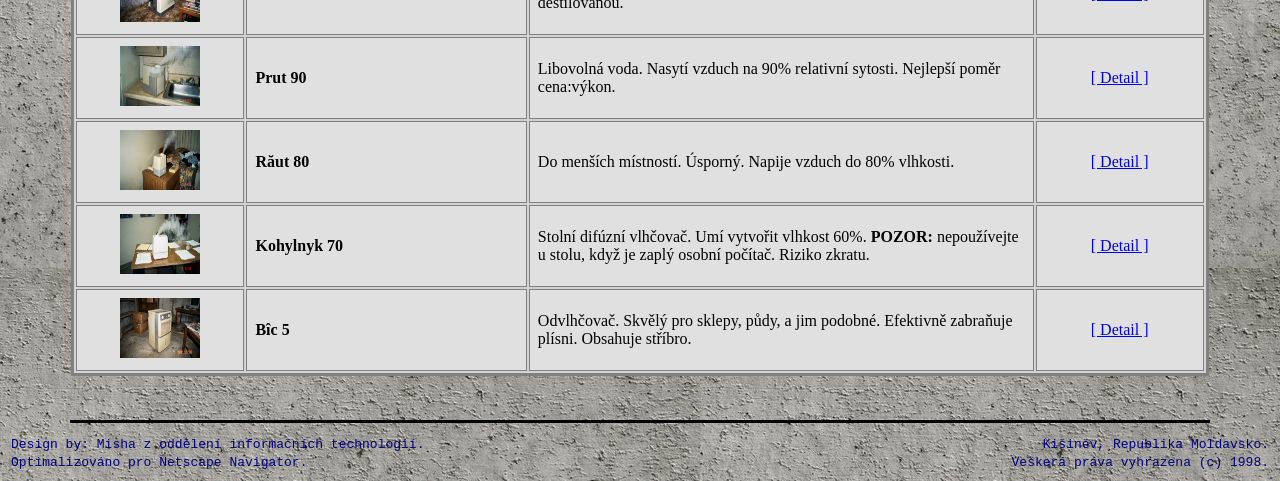
==== commit ac2d11de: "Resize logo image in index.html Updated logo image dimensions for better display." ====
--- a/index.html
+++ b/index.html
@@ -13,7 +13,7 @@
                 </td>
             <td width="60%" align="center">
                 <h1><font color="#000080" face="Arial">БУЗЕРНАТ</font></h1>
-                <img src="logobuze.png" alt="LOGO" width="500" height="600">
+                <img src="logobuze.png" alt="LOGO" width="350" height="350">
                 <h2><font color="#800000">BUZERNAT s.r.o.</font></h2>
                 <h3><i>Závod pro výrobu klimatizací, zvlhčovačů a jim podobným</i></h3>
             </td>
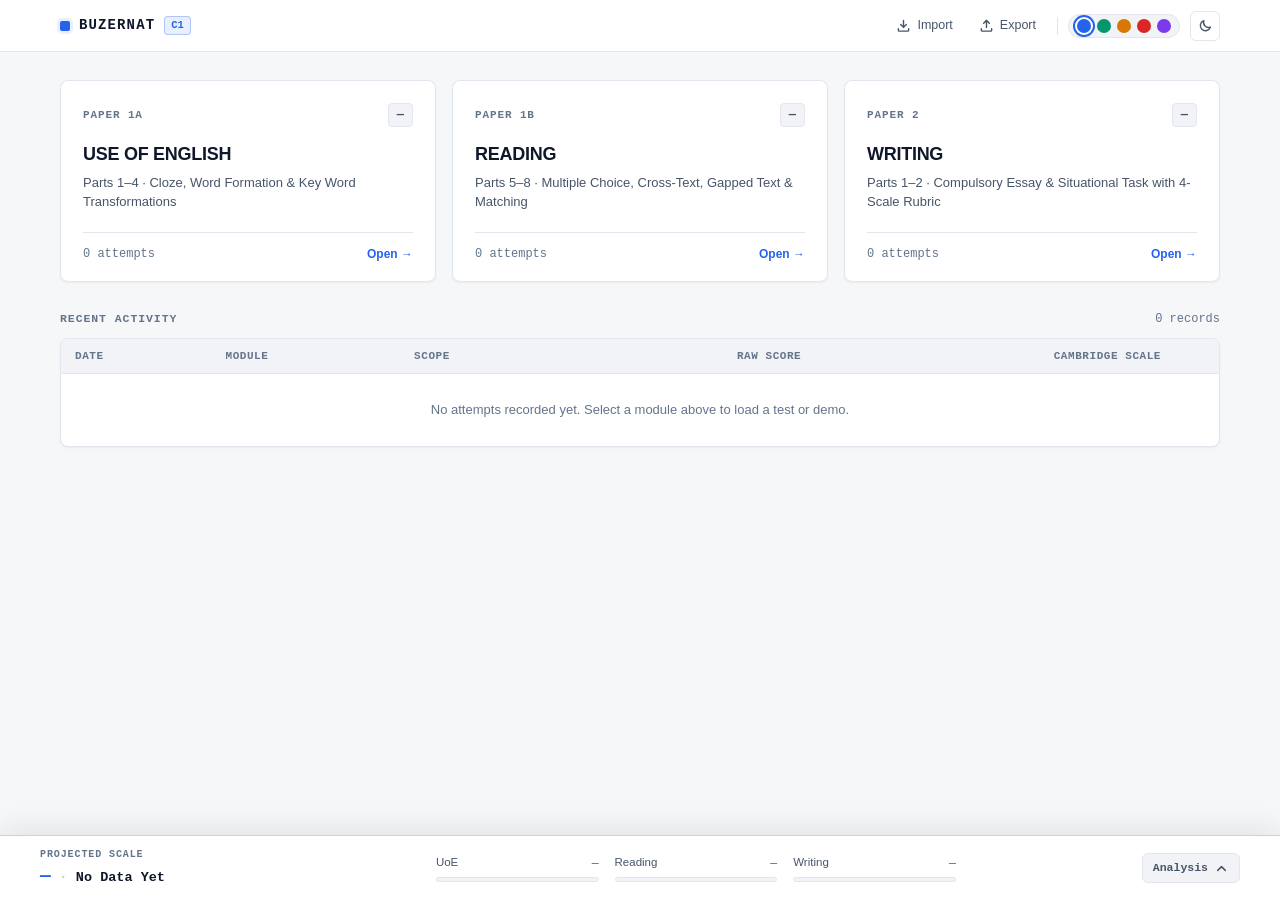
==== commit 7e4cc199: "Velka zmena" ====
--- a/index.html
+++ b/index.html
@@ -1,184 +1,287 @@
 <!DOCTYPE html>
-<html>
+<html lang="en" data-theme="cobalt" data-dark="false">
 <head>
-    <meta charset="UTF-8">
-    <title>БУЗЕРНАТ - Elektronický katalog</title>
-    <link rel="icon" type="image/x-icon" href="ico.ico">
+  <meta charset="UTF-8">
+  <meta name="viewport" content="width=device-width, initial-scale=1.0">
+  <title>buzernat.cz</buzernat></title>
+  <script>
+    /* Pre-paint theme sync to prevent FOUC on file:// */
+    (function () {
+      try {
+        var raw = localStorage.getItem('cae_bench_v1');
+        if (!raw) return;
+        var parsed = JSON.parse(raw);
+        var s = parsed && parsed.settings;
+        if (!s) return;
+        var themes = ['cobalt', 'emerald', 'amber', 'crimson', 'violet'];
+        if (s.dark === true) document.documentElement.setAttribute('data-dark', 'true');
+        if (themes.indexOf(s.theme) !== -1) document.documentElement.setAttribute('data-theme', s.theme);
+      } catch (_) {}
+    })();
+  </script>
+  <link rel="stylesheet" href="styles.css">
 </head>
-<body background="mramor.jpg" bgcolor="#C0C0C0" text="#000000" link="#0000EE" vlink="#551A8B" alink="#FF0000">
-
-    <table width="100%" border="0" cellpadding="5">
-        <tr>
-            <td width="20%">
-                </td>
-            <td width="60%" align="center">
-                <h1><font color="#000080" face="Arial">БУЗЕРНАТ</font></h1>
-                <img src="logobuze.png" alt="LOGO" width="350" height="350">
-                <h2><font color="#800000">BUZERNAT s.r.o.</font></h2>
-                <h3><i>Závod pro výrobu klimatizací, zvlhčovačů a jim podobným</i></h3>
-            </td>
-            <td width="20%" align="right" valign="top">
-                <table border="2" bgcolor="#FFFFFF" cellpadding="5" bordercolor="#000000">
-                    <tr>
-                        <td align="center">
-                            <img src="kosik.gif" alt="Ikonka košíku" width="32" height="32"><br>
-                            <font size="2" face="Arial">
-                                <b>VÁŠ KOŠÍK</b><br>
-                                Položky: 0<br>
-                                <a href="kosik.html">[ ZAPLATIT ]</a>
-                            </font>
-                        </td>
-                    </tr>
-                </table>
-            </td>
-        </tr>
-    </table>
-
-    <center><hr width="90%" size="3" color="#000000"></center>
-
-    <p align="center">
-        <table width="80%" border="1" bgcolor="#FFFFFF" cellpadding="10">
-            <tr>
-                <td align="center">
-                    <font face="Times New Roman, serif" size="4">
-                        <b>Úřední sdělení vedení továrny:</b><br>
-                        Přejeme Vám dobrý zbytek dne! Jsme hrdý výrobce klimatizací,
-                        zvlhčovačů a jim podobným ze Moldavska. Vyrábíme špičkové
-                        klimazitace, zvlhčovače, a jim podobné. <br> <br>
-                        Naše továrna pracuje ve dne a v noci, aby Váš domov nebyl příliš horký
-                        nebo příliš suchý. Kupte si náš produkt, kvalitu Vám zaručujeme!
-                    </font>
-                </td>
-            </tr>
-        </table>
-    </p>
-
-    <br>
-
-    <center>
-        <h3><u><font color="#000080" face="Arial">Elektronický katalog strojů</font></u></h3>
-        
-        <table border="3" cellpadding="8" cellspacing="2" width="90%" bgcolor="#D3D3D3" bordercolor="#808080">
-            <tr bgcolor="#000080">
-                <th width="15%"><font color="#FFFFFF">Náhled</font></th>
-                <th width="25%"><font color="#FFFFFF">Označení výrobku</font></th>
-                <th width="45%"><font color="#FFFFFF">Zkrácený popis</font></th>
-                <th width="15%"><font color="#FFFFFF">Detaily</font></th>
-            </tr>
-            
-            <tr bgcolor="#E0E0E0">
-                <td align="center"><img src="jedna.jpg" alt="[ FOTO ]" width="80" height="60"></td>
-                <td><b>Tiraspol 1</b></td>
-                <td>Způsobuje zimu. Nejlevnější a nejhorší produkt, který Vám nabízíme.</td>
-                <td align="center"><a href="tiraspol1.html">[ Detail ]</a></td>
-            </tr>
-
-            <tr bgcolor="#E0E0E0">
-                <td align="center"><img src="dva.jpg" alt="[ FOTO ]" width="80" height="60"></td>
-                <td><b>Tiraspol 2</b></td>
-                <td>Dvoufázová klimatizace. Dva výstupy. Pase se na větší pastvě elektřiny.</td>
-                <td align="center"><a href="tiraspol2.html">[ Detail ]</a></td>
-            </tr>
-
-            <tr bgcolor="#E0E0E0">
-                <td align="center"><img src="tri.jpg" alt="[ FOTO ]" width="80" height="60"></td>
-                <td><b>Ural 100</b></td>
-                <td>Zavřete fabriku a zapněte stroj. Bude zima jako na Magadanu. Průmyslová síla.</td>
-                <td align="center"><a href="ural100.html">[ Detail ]</a></td>
-            </tr>
-
-            <tr bgcolor="#E0E0E0">
-                <td align="center"><img src="ctyri.jpg" alt="[ FOTO ]" width="80" height="60"></td>
-                <td><b>Kišiněv A1000</b></td>
-                <td>Špička v chladící technologii. Vítěz "klimatizace roku 2001" od <a href="https://ru.wikipedia.org/wiki/%D0%9C%D0%B5%D0%B6%D0%B4%D1%83%D0%BD%D0%B0%D1%80%D0%BE%D0%B4%D0%BD%D1%8B%D0%B9_%D0%B8%D0%BD%D1%81%D1%82%D0%B8%D1%82%D1%83%D1%82_%D1%85%D0%BE%D0%BB%D0%BE%D0%B4%D0%B0">Mezinárodního ústavu chladírenského.</a></td>
-                <td align="center"><a href="kisineva1000.html">[ Detail ]</a></td>
-            </tr>
-
-            <tr bgcolor="#E0E0E0">
-                <td align="center"><img src="pet.jpg" alt="[ FOTO ]" width="80" height="60"></td>
-                <td><b>Kišiněv B1000</b></td>
-                <td>Stejný princip jako A1000. Využívá ale dvou výstupů. Nevyhrála žádné ceny. Zima jako na Magadanu.</td>
-                <td align="center"><a href="kisinevb1000.html">[ Detail ]</a></td>
-            </tr>
-
-            <tr bgcolor="#E0E0E0">
-                <td align="center"><img src="sest.jpg" alt="[ FOTO ]" width="80" height="60"></td>
-                <td><b>Kišiněv e2000</b></td>
-                <td>Nejsilnější klimatizace, kterou nabízíme. Vyžaduje 20W60 olej. Jinak ekologická.</td>
-                <td align="center"><a href="kisineve2000.html">[ Detail ]</a></td>
-            </tr>
-
-            <tr bgcolor="#E0E0E0">
-                <td align="center"><img src="sedm.jpg" alt="[ FOTO ]" width="80" height="60"></td>
-                <td><b>MIR</b></td>
-                <td>Klimatizace budoucnosti - balena s infračerveným dálkovým ovládacím zařízením. Můžete ji tedy zapnout, a dokonce i nastavit, odkudkoli z místnosti.</td>
-                <td align="center"><a href="mir.html">[ Detail ]</a></td>
-            </tr>
-
-            <tr bgcolor="#E0E0E0">
-                <td align="center"><img src="osm.jpg" alt="[ FOTO ]" width="80" height="60"></td>
-                <td><b>Voivode Dragoș</b></font></td>
-                <td><b>Produs în Moldova.</b> Výrobek hrdosti. Veškeré komponenty jsou místní výroba. Chladí.</td>
-                <td align="center"><a href="brolsan.html">[ Detail ]</a></td>
-            </tr>
-
-            <tr bgcolor="#E0E0E0">
-                <td align="center"><img src="devet.jpg" alt="[ FOTO ]" width="80" height="60"></td>
-                <td><b>Dňestr 100</b></td>
-                <td>Mocný zvlhčovač. Umí nasytit relativní vlhkost na 100%. Bere jen destilovanou.</td>
-                <td align="center"><a href="dnestr100.html">[ Detail ]</a></td>
-            </tr>
-
-            <tr bgcolor="#E0E0E0">
-                <td align="center"><img src="deset.jpg" alt="[ FOTO ]" width="80" height="60"></td>
-                <td><b>Prut 90</b></td>
-                <td>Libovolná voda. Nasytí vzduch na 90% relativní sytosti. Nejlepší poměr cena:výkon.</td>
-                <td align="center"><a href="prut90.html">[ Detail ]</a></td>
-            </tr>
-
-            <tr bgcolor="#E0E0E0">
-                <td align="center"><img src="jedenact.jpg" alt="[ FOTO ]" width="80" height="60"></td>
-                <td><b>Răut 80</b></td>
-                <td>Do menších místností. Úsporný. Napije vzduch do 80% vlhkosti.</td>
-                <td align="center"><a href="raut80.html">[ Detail ]</a></td>
-            </tr>
-
-            <tr bgcolor="#E0E0E0">
-                <td align="center"><img src="dvanact.jpg" alt="[ FOTO ]" width="80" height="60"></td>
-                <td><b>Kohylnyk 70</b></td>
-                <td>Stolní difúzní vlhčovač. Umí vytvořit vlhkost 60%. <b>POZOR:</b> nepoužívejte u stolu, když je zaplý osobní počítač. Riziko zkratu.</td>
-                <td align="center"><a href="kohylnyk70.html">[ Detail ]</a></td>
-            </tr>
-
-            <tr bgcolor="#E0E0E0">
-                <td align="center"><img src="trinact.jpg" alt="[ FOTO ]" width="80" height="60"></td>
-                <td><b>Bîc 5</b></td>
-                <td>Odvlhčovač. Skvělý pro sklepy, půdy, a jim podobné. Efektivně zabraňuje plísni. Obsahuje stříbro.</td>
-                <td align="center"><a href="bic5.html">[ Detail ]</a></td>
-            </tr>
-
-        </table>
-
-        <br><br>
-        <hr width="90%" size="3" color="#000000">
-        
-        <table width="100%">
-            <tr>
-                <td align="left">
-                    <font face="Courier New, monospace" size="2" color="#000080">
-                        Design by: Misha z oddělení informačních technologií.<br>
-                        Optimalizováno pro Netscape Navigator.
-                    </font>
-                </td>
-                <td align="right">
-                    <font face="Courier New, monospace" size="2" color="#000080">
-                        Kišiněv, Republika Moldavsko.<br>
-                        Veškerá práva vyhrazena (c) 1998.
-                    </font>
-                </td>
-            </tr>
-        </table>
-    </center>
-
+<body>
+  <!-- ================= TOP HEADER BAR ================= -->
+  <header class="topbar" id="app-header">
+    <div class="topbar-inner">
+      <div class="brand" id="brand-home" role="button" tabindex="0" aria-label="BUZERNAT Home">
+        <span class="brand-mark" aria-hidden="true"></span>
+        <span class="brand-title">BUZERNAT</span>
+        <span class="brand-tag">C1</span>
+      </div>
+
+      <div class="topbar-controls">
+        <div class="control-group" aria-label="Data Management">
+          <button type="button" class="btn btn-ghost btn-sm" id="btn-import" title="Import backup (.json)">
+            <svg class="icon" viewBox="0 0 16 16" fill="none" stroke="currentColor" stroke-width="1.5" stroke-linecap="round" stroke-linejoin="round" aria-hidden="true">
+              <path d="M8 2.5v7.5M5 7l3 3 3-3M2.5 11.5v1.5a1 1 0 0 0 1 1h9a1 1 0 0 0 1-1v-1.5"/>
+            </svg>
+            <span>Import</span>
+          </button>
+          <input type="file" id="import-file-input" accept=".json,application/json" hidden>
+
+          <button type="button" class="btn btn-ghost btn-sm" id="btn-export" title="Export backup (.json)">
+            <svg class="icon" viewBox="0 0 16 16" fill="none" stroke="currentColor" stroke-width="1.5" stroke-linecap="round" stroke-linejoin="round" aria-hidden="true">
+              <path d="M8 10V2.5M5 5.5L8 2.5l3 3M2.5 11.5v1.5a1 1 0 0 0 1 1h9a1 1 0 0 0 1-1v-1.5"/>
+            </svg>
+            <span>Export</span>
+          </button>
+        </div>
+
+        <span class="topbar-divider" aria-hidden="true"></span>
+
+        <div class="theme-dots" id="theme-selector" role="radiogroup" aria-label="Accent color theme">
+          <button type="button" class="theme-dot" data-theme-pick="cobalt" aria-label="Cobalt theme" title="Cobalt" aria-checked="true"></button>
+          <button type="button" class="theme-dot" data-theme-pick="emerald" aria-label="Emerald theme" title="Emerald" aria-checked="false"></button>
+          <button type="button" class="theme-dot" data-theme-pick="amber" aria-label="Amber theme" title="Amber" aria-checked="false"></button>
+          <button type="button" class="theme-dot" data-theme-pick="crimson" aria-label="Crimson theme" title="Crimson" aria-checked="false"></button>
+          <button type="button" class="theme-dot" data-theme-pick="violet" aria-label="Violet theme" title="Violet" aria-checked="false"></button>
+        </div>
+
+        <button type="button" class="btn btn-icon" id="btn-dark-toggle" aria-label="Toggle dark mode" title="Toggle dark mode" aria-pressed="false">
+          <svg class="icon icon-sun" viewBox="0 0 16 16" fill="none" stroke="currentColor" stroke-width="1.5" stroke-linecap="round" stroke-linejoin="round" aria-hidden="true">
+            <circle cx="8" cy="8" r="3"/>
+            <path d="M8 1.5v1.2M8 13.3v1.2M1.5 8h1.2M13.3 8h1.2M3.4 3.4l.85.85M11.75 11.75l.85.85M12.6 3.4l-.85.85M4.25 11.75l-.85.85"/>
+          </svg>
+          <svg class="icon icon-moon" viewBox="0 0 16 16" fill="none" stroke="currentColor" stroke-width="1.5" stroke-linecap="round" stroke-linejoin="round" aria-hidden="true">
+            <path d="M13.2 9.8A5.5 5.5 0 0 1 6.2 2.8a5.5 5.5 0 1 0 7 7z"/>
+          </svg>
+        </button>
+      </div>
+    </div>
+  </header>
+
+  <!-- ================= HUB VIEW ================= -->
+  <main class="view-hub" id="view-hub">
+    <div class="hub-container">
+      <!-- TOP: 3 Module Selection Cards -->
+      <section class="hub-modules" aria-label="Exam Modules">
+        <button type="button" class="module-card" data-open-module="uoe">
+          <div class="module-card-head">
+            <span class="module-code">PAPER 1A</span>
+            <span class="score-badge" id="badge-uoe">—</span>
+          </div>
+          <h2 class="module-title">USE OF ENGLISH</h2>
+          <p class="module-meta">Parts 1–4 · Cloze, Word Formation &amp; Key Word Transformations</p>
+          <div class="module-card-foot">
+            <span class="module-attempts" id="count-uoe">0 attempts</span>
+            <span class="module-launch">Open →</span>
+          </div>
+        </button>
+
+        <button type="button" class="module-card" data-open-module="reading">
+          <div class="module-card-head">
+            <span class="module-code">PAPER 1B</span>
+            <span class="score-badge" id="badge-reading">—</span>
+          </div>
+          <h2 class="module-title">READING</h2>
+          <p class="module-meta">Parts 5–8 · Multiple Choice, Cross-Text, Gapped Text &amp; Matching</p>
+          <div class="module-card-foot">
+            <span class="module-attempts" id="count-reading">0 attempts</span>
+            <span class="module-launch">Open →</span>
+          </div>
+        </button>
+
+        <button type="button" class="module-card" data-open-module="writing">
+          <div class="module-card-head">
+            <span class="module-code">PAPER 2</span>
+            <span class="score-badge" id="badge-writing">—</span>
+          </div>
+          <h2 class="module-title">WRITING</h2>
+          <p class="module-meta">Parts 1–2 · Compulsory Essay &amp; Situational Task with 4-Scale Rubric</p>
+          <div class="module-card-foot">
+            <span class="module-attempts" id="count-writing">0 attempts</span>
+            <span class="module-launch">Open →</span>
+          </div>
+        </button>
+      </section>
+
+      <!-- MIDDLE: Compact Recent Activity Table -->
+      <section class="hub-activity" aria-labelledby="activity-heading">
+        <div class="section-header">
+          <h3 id="activity-heading" class="section-title">RECENT ACTIVITY</h3>
+          <span class="section-meta mono" id="activity-count">0 records</span>
+        </div>
+
+        <div class="table-wrap">
+          <table class="activity-table" id="recent-activity-table">
+            <thead>
+              <tr>
+                <th>Date</th>
+                <th>Module</th>
+                <th>Scope</th>
+                <th class="num">Raw Score</th>
+                <th class="num">Cambridge Scale</th>
+                <th class="col-action" aria-label="Delete"></th>
+              </tr>
+            </thead>
+            <tbody id="recent-activity-body">
+              <tr class="empty-row">
+                <td colspan="6">No attempts recorded yet. Select a module above to load a test or demo.</td>
+              </tr>
+            </tbody>
+          </table>
+        </div>
+      </section>
+    </div>
+
+    <!-- BOTTOM: Pinned Grade Projection Bar + Expandable Analysis Drawer -->
+    <aside class="grade-dock" id="grade-dock" aria-label="Grade Projection and Diagnostics">
+      <!-- Collapsible Analysis Drawer (collapsed by default) -->
+      <div class="analysis-drawer" id="analysis-drawer" hidden>
+        <div class="analysis-drawer-inner">
+          <div class="drawer-header">
+            <div>
+              <h3 class="drawer-title">PERFORMANCE DIAGNOSTICS</h3>
+              <p class="drawer-subtitle" id="drawer-summary-text">Weighted recency projection across attempted modules.</p>
+            </div>
+            <button type="button" class="btn btn-primary" id="btn-advanced-analysis">
+              <svg class="icon" viewBox="0 0 16 16" fill="none" stroke="currentColor" stroke-width="1.6" stroke-linecap="round" stroke-linejoin="round" aria-hidden="true">
+                <path d="M5.5 3.5h-2a1 1 0 0 0-1 1v8a1 1 0 0 0 1 1h7a1 1 0 0 0 1-1v-2"/>
+                <rect x="6" y="2" width="7.5" height="8" rx="1"/>
+              </svg>
+              <span>ADVANCED ANALYSIS</span>
+            </button>
+          </div>
+
+          <div class="drawer-grid">
+            <!-- Part Breakdowns -->
+            <div class="drawer-panel">
+              <h4 class="panel-label">USE OF ENGLISH · PARTS 1–4</h4>
+              <div class="part-list" id="breakdown-uoe"></div>
+            </div>
+
+            <div class="drawer-panel">
+              <h4 class="panel-label">READING · PARTS 5–8</h4>
+              <div class="part-list" id="breakdown-reading"></div>
+            </div>
+
+            <div class="drawer-panel">
+              <h4 class="panel-label">WRITING · 4 ASSESSMENT SCALES</h4>
+              <div class="part-list" id="breakdown-writing"></div>
+            </div>
+
+            <!-- Weakest Areas Ranked -->
+            <div class="drawer-panel drawer-panel-wide">
+              <h4 class="panel-label">WEAKEST AREAS RANKED BY ERROR RATE</h4>
+              <div class="weakness-list" id="weakest-areas-list">
+                <p class="muted-note">Complete at least one section to compute error-rate rankings.</p>
+              </div>
+            </div>
+          </div>
+        </div>
+      </div>
+
+      <!-- Always-visible Pinned Projection Bar -->
+      <button type="button" class="grade-bar" id="grade-bar-toggle" aria-expanded="false" aria-controls="analysis-drawer">
+        <div class="grade-bar-inner">
+          <div class="grade-primary">
+            <span class="grade-eyebrow">PROJECTED SCALE</span>
+            <div class="grade-readout mono" id="grade-projection-readout">
+              <span class="grade-score">—</span>
+              <span class="grade-sep">·</span>
+              <span class="grade-label">No Data Yet</span>
+            </div>
+          </div>
+
+          <div class="grade-minibars" id="grade-minibars">
+            <div class="minibar-item" data-mini="uoe">
+              <div class="minibar-head">
+                <span>UoE</span>
+                <span class="mono" id="mini-val-uoe">—</span>
+              </div>
+              <div class="minibar-track"><div class="minibar-fill" id="mini-fill-uoe" style="width: 0%"></div></div>
+            </div>
+
+            <div class="minibar-item" data-mini="reading">
+              <div class="minibar-head">
+                <span>Reading</span>
+                <span class="mono" id="mini-val-reading">—</span>
+              </div>
+              <div class="minibar-track"><div class="minibar-fill" id="mini-fill-reading" style="width: 0%"></div></div>
+            </div>
+
+            <div class="minibar-item" data-mini="writing">
+              <div class="minibar-head">
+                <span>Writing</span>
+                <span class="mono" id="mini-val-writing">—</span>
+              </div>
+              <div class="minibar-track"><div class="minibar-fill" id="mini-fill-writing" style="width: 0%"></div></div>
+            </div>
+          </div>
+
+          <div class="grade-expand-cue">
+            <span class="expand-label">Analysis</span>
+            <svg class="icon chevron" viewBox="0 0 16 16" fill="none" stroke="currentColor" stroke-width="1.6" stroke-linecap="round" stroke-linejoin="round" aria-hidden="true">
+              <path d="M4 10l4-4 4 4"/>
+            </svg>
+          </div>
+        </div>
+      </button>
+    </aside>
+  </main>
+
+  <!-- ================= WORKSPACE VIEW ================= -->
+  <section class="view-workspace" id="view-workspace" hidden aria-label="Test Workspace">
+    <div class="ws-topbar">
+      <div class="ws-topbar-left">
+        <button type="button" class="btn btn-ghost btn-sm" id="ws-back-btn">← Back to Hub</button>
+        <span class="topbar-divider" aria-hidden="true"></span>
+        <h2 class="ws-title" id="ws-title">MODULE</h2>
+        <span class="ws-scope-pill mono" id="ws-scope-pill" hidden></span>
+      </div>
+
+      <div class="ws-topbar-right">
+        <div class="ws-timer mono" id="ws-timer" title="Click to pause or resume timer" role="button" tabindex="0">00:00</div>
+        <button type="button" class="btn btn-primary btn-sm" id="ws-top-action" hidden>Check Test</button>
+      </div>
+    </div>
+
+    <div class="ws-body" id="ws-body"></div>
+
+    <nav class="ws-bottom-nav" id="ws-bottom-nav" aria-label="Exam Parts" hidden></nav>
+  </section>
+
+  <!-- ================= OVERLAYS ================= -->
+  <div class="modal-root" id="modal-root" hidden aria-modal="true" role="dialog"></div>
+
+  <div class="hl-popover" id="hl-popover" hidden role="toolbar" aria-label="Highlight selection">
+    <button type="button" class="hl-pop-btn" data-hl-action="apply">Highlight</button>
+    <button type="button" class="hl-pop-btn hl-pop-clear" data-hl-action="remove" hidden>Remove</button>
+  </div>
+
+  <div class="toast-root" id="toast-root" aria-live="polite" aria-atomic="true"></div>
+
+  <!-- ================= SCRIPTS (STRICT LOAD ORDER, NO ES MODULES) ================= -->
+  <script src="js/store.js"></script>
+  <script src="js/core.js"></script>
+  <script src="js/demos.js"></script>
+  <script src="js/uoe.js"></script>
+  <script src="js/reading.js"></script>
+  <script src="js/writing.js"></script>
+  <script>
+    window.addEventListener('DOMContentLoaded', () => CAE.Core?.init());
+  </script>
 </body>
-</html>
+</html>
--- a/styles.css
+++ b/styles.css
@@ -0,0 +1,1679 @@
+/* ==========================================================================
+   CAE BENCH — Technical Swiss Editorial UI (Zero External Dependencies)
+   ========================================================================== */
+
+:root {
+  /* Surfaces — Light Mode (Default) */
+  --bg: #f6f7f9;
+  --surface: #ffffff;
+  --surface-subtle: #f1f3f6;
+  --surface-hover: #eceff4;
+  --border: #e2e6ee;
+  --border-strong: #cbd2df;
+
+  /* Ink */
+  --text: #0f172a;
+  --text-secondary: #475569;
+  --text-muted: #64748b;
+
+  /* Status */
+  --ok: #059669;
+  --ok-soft: rgba(5, 150, 105, 0.11);
+  --err: #dc2626;
+  --err-soft: rgba(220, 38, 38, 0.10);
+  --warn: #d97706;
+  --warn-soft: rgba(217, 119, 6, 0.11);
+
+  /* Accent Defaults (Cobalt) */
+  --accent: #2563eb;
+  --accent-hover: #1d4ed8;
+  --accent-ink: #ffffff;
+  --accent-soft: rgba(37, 99, 235, 0.10);
+  --accent-border: rgba(37, 99, 235, 0.30);
+  --focus-ring: rgba(37, 99, 235, 0.28);
+  --hl-bg: rgba(59, 130, 246, 0.24);
+
+  /* Typography & Geometry */
+  --font-sans: -apple-system, BlinkMacSystemFont, "Inter", "Segoe UI", Roboto, "Helvetica Neue", Arial, sans-serif;
+  --font-mono: ui-monospace, "JetBrains Mono", "SF Mono", SFMono-Regular, Menlo, Consolas, "Liberation Mono", monospace;
+  --radius-sm: 4px;
+  --radius: 6px;
+  --radius-lg: 8px;
+  --shadow-sm: 0 1px 2px rgba(15, 23, 42, 0.05);
+  --shadow-md: 0 8px 24px rgba(15, 23, 42, 0.08);
+  --shadow-lg: 0 16px 40px rgba(15, 23, 42, 0.16);
+  --topbar-h: 52px;
+  --dock-h: 64px;
+}
+
+/* ================= 5 ACCENT COLOR THEMES (LIGHT) ================= */
+html[data-theme="cobalt"] {
+  --accent: #2563eb;
+  --accent-hover: #1d4ed8;
+  --accent-soft: rgba(37, 99, 235, 0.10);
+  --accent-border: rgba(37, 99, 235, 0.30);
+  --focus-ring: rgba(37, 99, 235, 0.28);
+  --hl-bg: rgba(59, 130, 246, 0.24);
+}
+
+html[data-theme="emerald"] {
+  --accent: #059669;
+  --accent-hover: #047857;
+  --accent-soft: rgba(5, 150, 105, 0.10);
+  --accent-border: rgba(5, 150, 105, 0.30);
+  --focus-ring: rgba(5, 150, 105, 0.28);
+  --hl-bg: rgba(16, 185, 129, 0.24);
+}
+
+html[data-theme="amber"] {
+  --accent: #d97706;
+  --accent-hover: #b45309;
+  --accent-soft: rgba(217, 119, 6, 0.11);
+  --accent-border: rgba(217, 119, 6, 0.34);
+  --focus-ring: rgba(217, 119, 6, 0.28);
+  --hl-bg: rgba(245, 158, 11, 0.30);
+}
+
+html[data-theme="crimson"] {
+  --accent: #dc2626;
+  --accent-hover: #b91c1c;
+  --accent-soft: rgba(220, 38, 38, 0.10);
+  --accent-border: rgba(220, 38, 38, 0.30);
+  --focus-ring: rgba(220, 38, 38, 0.28);
+  --hl-bg: rgba(239, 68, 68, 0.22);
+}
+
+html[data-theme="violet"] {
+  --accent: #7c3aed;
+  --accent-hover: #6d28d9;
+  --accent-soft: rgba(124, 58, 237, 0.10);
+  --accent-border: rgba(124, 58, 237, 0.30);
+  --focus-ring: rgba(124, 58, 237, 0.28);
+  --hl-bg: rgba(139, 92, 246, 0.24);
+}
+
+/* ================= DARK MODE ================= */
+html[data-dark="true"] {
+  --bg: #0b0d12;
+  --surface: #12151e;
+  --surface-subtle: #181c27;
+  --surface-hover: #1f2534;
+  --border: #252c3c;
+  --border-strong: #374157;
+
+  --text: #edf2f7;
+  --text-secondary: #a8b3c7;
+  --text-muted: #78859b;
+
+  --ok: #34d399;
+  --ok-soft: rgba(52, 211, 153, 0.14);
+  --err: #f87171;
+  --err-soft: rgba(248, 113, 113, 0.14);
+  --warn: #fbbf24;
+  --warn-soft: rgba(251, 191, 36, 0.14);
+
+  --accent-ink: #0b0d12;
+  --shadow-sm: 0 1px 2px rgba(0, 0, 0, 0.35);
+  --shadow-md: 0 10px 28px rgba(0, 0, 0, 0.45);
+  --shadow-lg: 0 20px 50px rgba(0, 0, 0, 0.65);
+}
+
+html[data-dark="true"][data-theme="cobalt"] {
+  --accent: #60a5fa;
+  --accent-hover: #93c5fd;
+  --accent-soft: rgba(96, 165, 250, 0.14);
+  --accent-border: rgba(96, 165, 250, 0.36);
+  --focus-ring: rgba(96, 165, 250, 0.34);
+  --hl-bg: rgba(96, 165, 250, 0.30);
+}
+
+html[data-dark="true"][data-theme="emerald"] {
+  --accent: #34d399;
+  --accent-hover: #6ee7b7;
+  --accent-soft: rgba(52, 211, 153, 0.14);
+  --accent-border: rgba(52, 211, 153, 0.36);
+  --focus-ring: rgba(52, 211, 153, 0.34);
+  --hl-bg: rgba(52, 211, 153, 0.28);
+}
+
+html[data-dark="true"][data-theme="amber"] {
+  --accent: #fbbf24;
+  --accent-hover: #fcd34d;
+  --accent-soft: rgba(251, 191, 36, 0.14);
+  --accent-border: rgba(251, 191, 36, 0.36);
+  --focus-ring: rgba(251, 191, 36, 0.34);
+  --hl-bg: rgba(251, 191, 36, 0.28);
+}
+
+html[data-dark="true"][data-theme="crimson"] {
+  --accent: #f87171;
+  --accent-hover: #fca5a5;
+  --accent-soft: rgba(248, 113, 113, 0.14);
+  --accent-border: rgba(248, 113, 113, 0.36);
+  --focus-ring: rgba(248, 113, 113, 0.34);
+  --hl-bg: rgba(248, 113, 113, 0.28);
+}
+
+html[data-dark="true"][data-theme="violet"] {
+  --accent: #a78bfa;
+  --accent-hover: #c4b5fd;
+  --accent-soft: rgba(167, 139, 250, 0.14);
+  --accent-border: rgba(167, 139, 250, 0.36);
+  --focus-ring: rgba(167, 139, 250, 0.34);
+  --hl-bg: rgba(167, 139, 250, 0.30);
+}
+
+/* ================= ZERO-REFLOW HIGHLIGHTER ================= */
+mark.cae-hl {
+  background: var(--hl-bg);
+  color: inherit;
+  padding: 0;
+  margin: 0;
+  border: 0;
+  font: inherit;
+  letter-spacing: inherit;
+  line-height: inherit;
+  border-radius: 0;
+  box-shadow: none;
+}
+
+/* ================= BASE RESET ================= */
+*, *::before, *::after {
+  box-sizing: border-box;
+}
+
+[hidden] {
+  display: none !important;
+}
+
+html, body {
+  margin: 0;
+  padding: 0;
+  min-height: 100%;
+  background: var(--bg);
+  color: var(--text);
+  font-family: var(--font-sans);
+  font-size: 14px;
+  line-height: 1.5;
+  -webkit-font-smoothing: antialiased;
+  text-rendering: optimizeLegibility;
+}
+
+button, input, select, textarea {
+  font: inherit;
+  color: inherit;
+}
+
+button:focus-visible,
+input:focus-visible,
+select:focus-visible,
+textarea:focus-visible,
+[tabindex]:focus-visible {
+  outline: 2px solid var(--accent);
+  outline-offset: 2px;
+  box-shadow: 0 0 0 4px var(--focus-ring);
+}
+
+.mono {
+  font-family: var(--font-mono);
+  font-variant-numeric: tabular-nums;
+}
+
+.icon {
+  width: 15px;
+  height: 15px;
+  flex-shrink: 0;
+}
+
+/* ================= BUTTONS ================= */
+.btn {
+  display: inline-flex;
+  align-items: center;
+  justify-content: center;
+  gap: 6px;
+  height: 34px;
+  padding: 0 12px;
+  border: 1px solid var(--border);
+  border-radius: var(--radius);
+  background: var(--surface);
+  color: var(--text);
+  font-size: 13px;
+  font-weight: 500;
+  cursor: pointer;
+  white-space: nowrap;
+  transition: background-color 120ms ease, border-color 120ms ease, color 120ms ease;
+}
+
+.btn:hover:not(:disabled) {
+  background: var(--surface-hover);
+  border-color: var(--border-strong);
+}
+
+.btn:disabled {
+  opacity: 0.45;
+  cursor: not-allowed;
+}
+
+.btn-sm {
+  height: 30px;
+  padding: 0 10px;
+  font-size: 12.5px;
+}
+
+.btn-ghost {
+  background: transparent;
+  border-color: transparent;
+  color: var(--text-secondary);
+}
+
+.btn-ghost:hover:not(:disabled) {
+  background: var(--surface-subtle);
+  border-color: var(--border);
+  color: var(--text);
+}
+
+.btn-primary {
+  background: var(--accent);
+  border-color: var(--accent);
+  color: var(--accent-ink);
+  font-weight: 600;
+}
+
+.btn-primary:hover:not(:disabled) {
+  background: var(--accent-hover);
+  border-color: var(--accent-hover);
+}
+
+.btn-danger-ghost {
+  background: transparent;
+  border-color: transparent;
+  color: var(--text-muted);
+  height: 26px;
+  width: 26px;
+  padding: 0;
+}
+
+.btn-danger-ghost:hover:not(:disabled) {
+  background: var(--err-soft);
+  color: var(--err);
+  border-color: transparent;
+}
+
+.btn-icon {
+  width: 30px;
+  height: 30px;
+  padding: 0;
+  background: transparent;
+  border-color: var(--border);
+  color: var(--text-secondary);
+}
+
+.btn-icon:hover:not(:disabled) {
+  background: var(--surface-subtle);
+  color: var(--text);
+}
+
+/* Dark toggle icon swap */
+html[data-dark="false"] .icon-sun,
+html:not([data-dark="true"]) .icon-sun {
+  display: none;
+}
+
+html[data-dark="true"] .icon-moon {
+  display: none;
+}
+
+/* ================= TOP HEADER BAR ================= */
+.topbar {
+  position: sticky;
+  top: 0;
+  z-index: 50;
+  height: var(--topbar-h);
+  background: var(--surface);
+  border-bottom: 1px solid var(--border);
+}
+
+.topbar-inner {
+  max-width: 1200px;
+  height: 100%;
+  margin: 0 auto;
+  padding: 0 20px;
+  display: flex;
+  align-items: center;
+  justify-content: space-between;
+  gap: 16px;
+}
+
+.brand {
+  display: inline-flex;
+  align-items: center;
+  gap: 9px;
+  cursor: pointer;
+  user-select: none;
+}
+
+.brand-mark {
+  width: 10px;
+  height: 10px;
+  border-radius: 2px;
+  background: var(--accent);
+  box-shadow: 0 0 0 3px var(--accent-soft);
+}
+
+.brand-title {
+  font-family: var(--font-mono);
+  font-size: 14px;
+  font-weight: 700;
+  letter-spacing: 0.08em;
+  color: var(--text);
+}
+
+.brand-tag {
+  font-family: var(--font-mono);
+  font-size: 10.5px;
+  font-weight: 600;
+  padding: 1px 6px;
+  border-radius: var(--radius-sm);
+  background: var(--accent-soft);
+  color: var(--accent);
+  border: 1px solid var(--accent-border);
+}
+
+.topbar-controls {
+  display: flex;
+  align-items: center;
+  gap: 10px;
+}
+
+.control-group {
+  display: inline-flex;
+  align-items: center;
+  gap: 4px;
+}
+
+.topbar-divider {
+  width: 1px;
+  height: 18px;
+  background: var(--border);
+}
+
+/* 5-Dot Color Theme Selector */
+.theme-dots {
+  display: inline-flex;
+  align-items: center;
+  gap: 6px;
+  padding: 4px 8px;
+  border: 1px solid var(--border);
+  border-radius: 999px;
+  background: var(--surface-subtle);
+}
+
+.theme-dot {
+  width: 14px;
+  height: 14px;
+  padding: 0;
+  border-radius: 50%;
+  border: 2px solid transparent;
+  cursor: pointer;
+  transition: transform 120ms ease, box-shadow 120ms ease;
+}
+
+.theme-dot:hover {
+  transform: scale(1.15);
+}
+
+.theme-dot[data-theme-pick="cobalt"]  { background: #2563eb; }
+.theme-dot[data-theme-pick="emerald"] { background: #059669; }
+.theme-dot[data-theme-pick="amber"]   { background: #d97706; }
+.theme-dot[data-theme-pick="crimson"] { background: #dc2626; }
+.theme-dot[data-theme-pick="violet"]  { background: #7c3aed; }
+
+html[data-theme="cobalt"]  .theme-dot[data-theme-pick="cobalt"],
+html[data-theme="emerald"] .theme-dot[data-theme-pick="emerald"],
+html[data-theme="amber"]   .theme-dot[data-theme-pick="amber"],
+html[data-theme="crimson"] .theme-dot[data-theme-pick="crimson"],
+html[data-theme="violet"]  .theme-dot[data-theme-pick="violet"] {
+  box-shadow: 0 0 0 2px var(--surface), 0 0 0 4px var(--accent);
+}
+
+/* ================= HUB VIEW ================= */
+.view-hub {
+  min-height: calc(100vh - var(--topbar-h));
+  padding-bottom: calc(var(--dock-h) + 32px);
+}
+
+.hub-container {
+  max-width: 1200px;
+  margin: 0 auto;
+  padding: 28px 20px 24px;
+  display: flex;
+  flex-direction: column;
+  gap: 28px;
+}
+
+/* TOP: 3 Prominent Module Cards */
+.hub-modules {
+  display: grid;
+  grid-template-columns: repeat(3, minmax(0, 1fr));
+  gap: 16px;
+}
+
+.module-card {
+  position: relative;
+  display: flex;
+  flex-direction: column;
+  align-items: stretch;
+  text-align: left;
+  padding: 22px 22px 18px;
+  background: var(--surface);
+  border: 1px solid var(--border);
+  border-radius: var(--radius-lg);
+  box-shadow: var(--shadow-sm);
+  cursor: pointer;
+  transition: border-color 140ms ease, transform 140ms ease, box-shadow 140ms ease;
+}
+
+.module-card::before {
+  content: "";
+  position: absolute;
+  top: 0;
+  left: 16px;
+  right: 16px;
+  height: 2px;
+  background: transparent;
+  border-radius: 0 0 2px 2px;
+  transition: background-color 140ms ease;
+}
+
+.module-card:hover {
+  border-color: var(--accent-border);
+  transform: translateY(-2px);
+  box-shadow: var(--shadow-md);
+}
+
+.module-card:hover::before {
+  background: var(--accent);
+}
+
+.module-card-head {
+  display: flex;
+  align-items: center;
+  justify-content: space-between;
+  gap: 8px;
+  margin-bottom: 14px;
+}
+
+.module-code {
+  font-family: var(--font-mono);
+  font-size: 11px;
+  font-weight: 600;
+  letter-spacing: 0.08em;
+  color: var(--text-muted);
+}
+
+.score-badge {
+  font-family: var(--font-mono);
+  font-size: 12px;
+  font-weight: 600;
+  padding: 2px 8px;
+  border-radius: var(--radius-sm);
+  background: var(--surface-subtle);
+  border: 1px solid var(--border);
+  color: var(--text-secondary);
+}
+
+.score-badge.has-score {
+  background: var(--accent-soft);
+  border-color: var(--accent-border);
+  color: var(--accent);
+}
+
+.module-title {
+  margin: 0 0 6px;
+  font-size: 18px;
+  font-weight: 700;
+  letter-spacing: -0.015em;
+  color: var(--text);
+}
+
+.module-meta {
+  margin: 0 0 20px;
+  font-size: 13px;
+  color: var(--text-secondary);
+  line-height: 1.45;
+  flex: 1;
+}
+
+.module-card-foot {
+  display: flex;
+  align-items: center;
+  justify-content: space-between;
+  padding-top: 12px;
+  border-top: 1px solid var(--border);
+  font-size: 12px;
+}
+
+.module-attempts {
+  font-family: var(--font-mono);
+  color: var(--text-muted);
+}
+
+.module-launch {
+  font-weight: 600;
+  color: var(--accent);
+}
+
+/* MIDDLE: Recent Activity Table */
+.hub-activity {
+  display: flex;
+  flex-direction: column;
+  gap: 10px;
+}
+
+.section-header {
+  display: flex;
+  align-items: baseline;
+  justify-content: space-between;
+  gap: 12px;
+}
+
+.section-title {
+  margin: 0;
+  font-family: var(--font-mono);
+  font-size: 11.5px;
+  font-weight: 700;
+  letter-spacing: 0.08em;
+  color: var(--text-muted);
+}
+
+.section-meta {
+  font-size: 12px;
+  color: var(--text-muted);
+}
+
+.table-wrap {
+  background: var(--surface);
+  border: 1px solid var(--border);
+  border-radius: var(--radius-lg);
+  overflow-x: auto;
+  box-shadow: var(--shadow-sm);
+}
+
+.activity-table {
+  width: 100%;
+  border-collapse: collapse;
+  font-size: 13px;
+}
+
+.activity-table th {
+  padding: 9px 14px;
+  text-align: left;
+  font-family: var(--font-mono);
+  font-size: 11px;
+  font-weight: 600;
+  letter-spacing: 0.05em;
+  text-transform: uppercase;
+  color: var(--text-muted);
+  background: var(--surface-subtle);
+  border-bottom: 1px solid var(--border);
+  white-space: nowrap;
+}
+
+.activity-table td {
+  padding: 9px 14px;
+  border-bottom: 1px solid var(--border);
+  color: var(--text);
+  vertical-align: middle;
+  white-space: nowrap;
+}
+
+.activity-table tbody tr:last-child td {
+  border-bottom: 0;
+}
+
+.activity-table tbody tr:not(.empty-row):hover {
+  background: var(--surface-subtle);
+}
+
+.activity-table th.num,
+.activity-table td.num {
+  text-align: right;
+  font-family: var(--font-mono);
+  font-variant-numeric: tabular-nums;
+}
+
+.activity-table .col-action {
+  width: 44px;
+  text-align: right;
+}
+
+.empty-row td {
+  text-align: center;
+  padding: 26px 16px;
+  color: var(--text-muted);
+  white-space: normal;
+}
+
+.pill {
+  display: inline-flex;
+  align-items: center;
+  padding: 1px 7px;
+  border-radius: var(--radius-sm);
+  font-family: var(--font-mono);
+  font-size: 11px;
+  font-weight: 600;
+  background: var(--surface-subtle);
+  border: 1px solid var(--border);
+  color: var(--text-secondary);
+}
+
+.pill-accent {
+  background: var(--accent-soft);
+  border-color: var(--accent-border);
+  color: var(--accent);
+}
+
+.pill-ok {
+  background: var(--ok-soft);
+  border-color: transparent;
+  color: var(--ok);
+}
+
+.pill-warn {
+  background: var(--warn-soft);
+  border-color: transparent;
+  color: var(--warn);
+}
+
+.pill-err {
+  background: var(--err-soft);
+  border-color: transparent;
+  color: var(--err);
+}
+
+/* ================= PINNED BOTTOM GRADE BAR & ANALYSIS DRAWER ================= */
+.grade-dock {
+  position: fixed;
+  left: 0;
+  right: 0;
+  bottom: 0;
+  z-index: 40;
+  background: var(--surface);
+  border-top: 1px solid var(--border-strong);
+  box-shadow: 0 -8px 28px rgba(15, 23, 42, 0.08);
+}
+
+html[data-dark="true"] .grade-dock {
+  box-shadow: 0 -10px 32px rgba(0, 0, 0, 0.50);
+}
+
+.grade-bar {
+  display: block;
+  width: 100%;
+  min-height: var(--dock-h);
+  padding: 10px 20px;
+  border: 0;
+  background: var(--surface);
+  cursor: pointer;
+  text-align: left;
+  transition: background-color 120ms ease;
+}
+
+.grade-bar:hover {
+  background: var(--surface-subtle);
+}
+
+.grade-bar-inner {
+  max-width: 1200px;
+  margin: 0 auto;
+  display: flex;
+  align-items: center;
+  justify-content: space-between;
+  gap: 24px;
+}
+
+.grade-primary {
+  display: flex;
+  flex-direction: column;
+  gap: 1px;
+  min-width: 210px;
+}
+
+.grade-eyebrow {
+  font-family: var(--font-mono);
+  font-size: 10px;
+  font-weight: 700;
+  letter-spacing: 0.09em;
+  color: var(--text-muted);
+}
+
+.grade-readout {
+  display: flex;
+  align-items: baseline;
+  gap: 8px;
+  font-size: 15px;
+  font-weight: 700;
+}
+
+.grade-score {
+  color: var(--accent);
+  font-size: 18px;
+}
+
+.grade-sep {
+  color: var(--border-strong);
+}
+
+.grade-label {
+  color: var(--text);
+  font-size: 13.5px;
+  font-weight: 600;
+}
+
+.grade-minibars {
+  flex: 1;
+  max-width: 520px;
+  display: grid;
+  grid-template-columns: repeat(3, minmax(0, 1fr));
+  gap: 16px;
+}
+
+.minibar-item {
+  display: flex;
+  flex-direction: column;
+  gap: 5px;
+}
+
+.minibar-head {
+  display: flex;
+  justify-content: space-between;
+  font-size: 11.5px;
+  color: var(--text-secondary);
+}
+
+.minibar-track {
+  height: 5px;
+  background: var(--surface-subtle);
+  border: 1px solid var(--border);
+  border-radius: 999px;
+  overflow: hidden;
+}
+
+.minibar-fill {
+  height: 100%;
+  background: var(--accent);
+  border-radius: 999px;
+  transition: width 240ms ease;
+}
+
+.grade-expand-cue {
+  display: inline-flex;
+  align-items: center;
+  gap: 6px;
+  font-family: var(--font-mono);
+  font-size: 11.5px;
+  font-weight: 600;
+  color: var(--text-secondary);
+  padding: 5px 10px;
+  border: 1px solid var(--border);
+  border-radius: var(--radius);
+  background: var(--surface-subtle);
+}
+
+.grade-expand-cue .chevron {
+  transition: transform 180ms ease;
+}
+
+.grade-dock.is-open .grade-expand-cue .chevron {
+  transform: rotate(180deg);
+}
+
+/* Expandable Analysis Drawer */
+.analysis-drawer {
+  border-bottom: 1px solid var(--border);
+  background: var(--bg);
+  max-height: min(68vh, 560px);
+  overflow-y: auto;
+}
+
+.analysis-drawer-inner {
+  max-width: 1200px;
+  margin: 0 auto;
+  padding: 20px;
+  display: flex;
+  flex-direction: column;
+  gap: 16px;
+}
+
+.drawer-header {
+  display: flex;
+  align-items: center;
+  justify-content: space-between;
+  gap: 16px;
+  flex-wrap: wrap;
+}
+
+.drawer-title {
+  margin: 0;
+  font-family: var(--font-mono);
+  font-size: 12.5px;
+  font-weight: 700;
+  letter-spacing: 0.08em;
+}
+
+.drawer-subtitle {
+  margin: 2px 0 0;
+  font-size: 12.5px;
+  color: var(--text-muted);
+}
+
+.drawer-grid {
+  display: grid;
+  grid-template-columns: repeat(3, minmax(0, 1fr));
+  gap: 14px;
+}
+
+.drawer-panel {
+  background: var(--surface);
+  border: 1px solid var(--border);
+  border-radius: var(--radius);
+  padding: 14px;
+  display: flex;
+  flex-direction: column;
+  gap: 10px;
+}
+
+.drawer-panel-wide {
+  grid-column: 1 / -1;
+}
+
+.panel-label {
+  margin: 0;
+  font-family: var(--font-mono);
+  font-size: 11px;
+  font-weight: 700;
+  letter-spacing: 0.06em;
+  color: var(--text-muted);
+}
+
+.part-list {
+  display: flex;
+  flex-direction: column;
+  gap: 8px;
+}
+
+.part-row {
+  display: grid;
+  grid-template-columns: 1fr auto;
+  gap: 4px 10px;
+  align-items: center;
+  font-size: 12.5px;
+}
+
+.part-row-name {
+  color: var(--text-secondary);
+  overflow: hidden;
+  text-overflow: ellipsis;
+  white-space: nowrap;
+}
+
+.part-row-stat {
+  font-family: var(--font-mono);
+  font-size: 12px;
+  color: var(--text);
+}
+
+.part-bar-track {
+  grid-column: 1 / -1;
+  height: 4px;
+  background: var(--surface-subtle);
+  border-radius: 999px;
+  overflow: hidden;
+}
+
+.part-bar-fill {
+  height: 100%;
+  background: var(--accent);
+  border-radius: 999px;
+}
+
+.weakness-list {
+  display: grid;
+  grid-template-columns: repeat(auto-fill, minmax(260px, 1fr));
+  gap: 10px;
+}
+
+.weakness-item {
+  display: flex;
+  align-items: center;
+  justify-content: space-between;
+  gap: 10px;
+  padding: 8px 10px;
+  border: 1px solid var(--border);
+  border-radius: var(--radius-sm);
+  background: var(--surface-subtle);
+  font-size: 12.5px;
+}
+
+.weakness-label {
+  font-weight: 500;
+  color: var(--text);
+}
+
+.weakness-rate {
+  font-family: var(--font-mono);
+  font-size: 12px;
+  font-weight: 700;
+  color: var(--err);
+  white-space: nowrap;
+}
+
+.muted-note {
+  margin: 0;
+  font-size: 12.5px;
+  color: var(--text-muted);
+}
+
+/* ================= WORKSPACE SHELL ================= */
+.view-workspace {
+  display: flex;
+  flex-direction: column;
+  height: calc(100vh - var(--topbar-h));
+}
+
+.ws-topbar {
+  flex-shrink: 0;
+  height: 48px;
+  padding: 0 20px;
+  background: var(--surface);
+  border-bottom: 1px solid var(--border);
+  display: flex;
+  align-items: center;
+  justify-content: space-between;
+  gap: 12px;
+}
+
+.ws-topbar-left,
+.ws-topbar-right {
+  display: flex;
+  align-items: center;
+  gap: 10px;
+  min-width: 0;
+}
+
+.ws-title {
+  margin: 0;
+  font-family: var(--font-mono);
+  font-size: 13px;
+  font-weight: 700;
+  letter-spacing: 0.06em;
+  white-space: nowrap;
+  overflow: hidden;
+  text-overflow: ellipsis;
+}
+
+.ws-scope-pill {
+  font-size: 11px;
+  font-weight: 600;
+  padding: 2px 7px;
+  border-radius: var(--radius-sm);
+  background: var(--surface-subtle);
+  border: 1px solid var(--border);
+  color: var(--text-secondary);
+}
+
+.ws-timer {
+  padding: 4px 10px;
+  border-radius: var(--radius);
+  border: 1px solid var(--border);
+  background: var(--surface-subtle);
+  font-size: 13px;
+  font-weight: 600;
+  letter-spacing: 0.04em;
+  cursor: pointer;
+  user-select: none;
+}
+
+.ws-timer.is-paused {
+  color: var(--warn);
+  border-color: var(--warn);
+  background: var(--warn-soft);
+}
+
+.ws-body {
+  flex: 1;
+  min-height: 0;
+  overflow-y: auto;
+  padding: 20px;
+}
+
+/* Bottom Full-Width Part Switcher Bar */
+.ws-bottom-nav {
+  flex-shrink: 0;
+  display: flex;
+  width: 100%;
+  background: var(--surface);
+  border-top: 1px solid var(--border);
+}
+
+.ws-part-tab {
+  flex: 1 1 0;
+  min-width: 0;
+  height: 44px;
+  padding: 0 12px;
+  border: 0;
+  border-right: 1px solid var(--border);
+  border-top: 2px solid transparent;
+  background: transparent;
+  color: var(--text-secondary);
+  font-family: var(--font-mono);
+  font-size: 12px;
+  font-weight: 600;
+  cursor: pointer;
+  display: inline-flex;
+  align-items: center;
+  justify-content: center;
+  gap: 8px;
+  transition: background-color 120ms ease, color 120ms ease, border-color 120ms ease;
+}
+
+.ws-part-tab:last-child {
+  border-right: 0;
+}
+
+.ws-part-tab:hover {
+  background: var(--surface-subtle);
+  color: var(--text);
+}
+
+.ws-part-tab.is-active {
+  border-top-color: var(--accent);
+  background: var(--accent-soft);
+  color: var(--accent);
+}
+
+.ws-part-tab.is-done::after {
+  content: "";
+  width: 6px;
+  height: 6px;
+  border-radius: 50%;
+  background: var(--ok);
+}
+
+/* ================= SHARED WORKSPACE COMPONENTS (STEPS 2–4 READY) ================= */
+.upload-gate {
+  max-width: 740px;
+  margin: 12px auto;
+  background: var(--surface);
+  border: 1px solid var(--border);
+  border-radius: var(--radius-lg);
+  padding: 24px;
+  display: flex;
+  flex-direction: column;
+  gap: 18px;
+  box-shadow: var(--shadow-sm);
+}
+
+.dropzone {
+  border: 1.5px dashed var(--border-strong);
+  border-radius: var(--radius);
+  padding: 28px 20px;
+  text-align: center;
+  background: var(--surface-subtle);
+  cursor: pointer;
+  transition: border-color 120ms ease, background-color 120ms ease;
+}
+
+.dropzone:hover,
+.dropzone.is-dragover {
+  border-color: var(--accent);
+  background: var(--accent-soft);
+}
+
+.ws-split {
+  display: grid;
+  grid-template-columns: minmax(0, 1.15fr) minmax(0, 0.85fr);
+  gap: 18px;
+  height: 100%;
+  min-height: 0;
+}
+
+.ws-pane {
+  background: var(--surface);
+  border: 1px solid var(--border);
+  border-radius: var(--radius-lg);
+  padding: 20px 22px;
+  overflow-y: auto;
+  min-height: 0;
+}
+
+.passage-text {
+  font-size: 15px;
+  line-height: 1.75;
+  color: var(--text);
+}
+
+.field-input,
+.field-select,
+.field-textarea {
+  width: 100%;
+  padding: 7px 10px;
+  border: 1px solid var(--border-strong);
+  border-radius: var(--radius-sm);
+  background: var(--surface);
+  color: var(--text);
+  font-size: 13.5px;
+}
+
+.field-textarea {
+  resize: vertical;
+  min-height: 140px;
+  line-height: 1.6;
+}
+
+.is-correct {
+  border-color: var(--ok) !important;
+  background: var(--ok-soft) !important;
+}
+
+.is-wrong {
+  border-color: var(--err) !important;
+  background: var(--err-soft) !important;
+}
+
+.correction-hint {
+  display: inline-block;
+  margin-left: 6px;
+  font-family: var(--font-mono);
+  font-size: 12px;
+  font-weight: 600;
+  color: var(--ok);
+}
+
+/* ================= MODAL ================= */
+.modal-root {
+  position: fixed;
+  inset: 0;
+  z-index: 100;
+  background: rgba(15, 23, 42, 0.52);
+  display: flex;
+  align-items: center;
+  justify-content: center;
+  padding: 20px;
+}
+
+.modal-card {
+  width: 100%;
+  max-width: 600px;
+  max-height: 85vh;
+  background: var(--surface);
+  border: 1px solid var(--border-strong);
+  border-radius: var(--radius-lg);
+  box-shadow: var(--shadow-lg);
+  display: flex;
+  flex-direction: column;
+  overflow: hidden;
+}
+
+.modal-head {
+  padding: 14px 18px;
+  border-bottom: 1px solid var(--border);
+  display: flex;
+  align-items: center;
+  justify-content: space-between;
+  gap: 12px;
+}
+
+.modal-title {
+  margin: 0;
+  font-family: var(--font-mono);
+  font-size: 13px;
+  font-weight: 700;
+  letter-spacing: 0.05em;
+}
+
+.modal-body {
+  padding: 18px;
+  overflow-y: auto;
+  display: flex;
+  flex-direction: column;
+  gap: 12px;
+  font-size: 13.5px;
+}
+
+.modal-fallback-textarea {
+  width: 100%;
+  min-height: 180px;
+  padding: 10px 12px;
+  border: 1px solid var(--border-strong);
+  border-radius: var(--radius);
+  background: var(--surface-subtle);
+  font-family: var(--font-mono);
+  font-size: 11.5px;
+  line-height: 1.5;
+  color: var(--text);
+  resize: vertical;
+}
+
+.modal-foot {
+  padding: 12px 18px;
+  border-top: 1px solid var(--border);
+  display: flex;
+  align-items: center;
+  justify-content: flex-end;
+  gap: 8px;
+  background: var(--surface-subtle);
+}
+
+/* ================= FLOATING HIGHLIGHTER POPOVER ================= */
+.hl-popover {
+  position: fixed;
+  z-index: 90;
+  display: inline-flex;
+  align-items: center;
+  gap: 2px;
+  padding: 3px;
+  background: var(--text);
+  color: var(--surface);
+  border-radius: var(--radius);
+  box-shadow: var(--shadow-md);
+  transform: translate(-50%, calc(-100% - 8px));
+}
+
+.hl-pop-btn {
+  border: 0;
+  background: transparent;
+  color: inherit;
+  font-size: 12px;
+  font-weight: 600;
+  padding: 4px 9px;
+  border-radius: var(--radius-sm);
+  cursor: pointer;
+}
+
+.hl-pop-btn:hover {
+  background: rgba(255, 255, 255, 0.14);
+}
+
+html[data-dark="true"] .hl-pop-btn:hover {
+  background: rgba(15, 23, 42, 0.15);
+}
+
+/* ================= TOAST NOTIFICATIONS ================= */
+.toast-root {
+  position: fixed;
+  right: 20px;
+  bottom: calc(var(--dock-h) + 16px);
+  z-index: 110;
+  display: flex;
+  flex-direction: column;
+  gap: 8px;
+  pointer-events: none;
+}
+
+.toast {
+  pointer-events: auto;
+  padding: 9px 14px;
+  border-radius: var(--radius);
+  background: var(--text);
+  color: var(--surface);
+  font-size: 12.5px;
+  font-weight: 500;
+  box-shadow: var(--shadow-md);
+  max-width: 340px;
+}
+
+/* ================= RESPONSIVE ================= */
+@media (max-width: 920px) {
+  .hub-modules,
+  .drawer-grid,
+  .ws-split {
+    grid-template-columns: 1fr;
+  }
+
+  .grade-bar-inner {
+    flex-wrap: wrap;
+    gap: 12px;
+  }
+
+  .grade-minibars {
+    order: 3;
+    flex-basis: 100%;
+    max-width: none;
+  }
+
+  .view-hub {
+    padding-bottom: 136px;
+  }
+}
+
+@media (max-width: 560px) {
+  .topbar-inner {
+    padding: 0 12px;
+  }
+
+  .btn-ghost span {
+    display: none;
+  }
+
+  .hub-container {
+    padding: 18px 12px;
+  }
+}
+
+/* ================= MISTAKE EXPLANATION BADGE & POPOVER ================= */
+.cae-exp-btn {
+  display: inline-flex;
+  align-items: center;
+  justify-content: center;
+  width: 18px;
+  height: 18px;
+  padding: 0;
+  margin: 0 0 0 5px;
+  border-radius: 50%;
+  border: 1px solid var(--border-strong);
+  background: var(--surface-subtle);
+  color: var(--text-muted);
+  font-family: var(--font-mono);
+  font-size: 11px;
+  font-weight: 700;
+  line-height: 1;
+  vertical-align: middle;
+  flex-shrink: 0;
+  cursor: pointer;
+  user-select: none;
+  transition: background-color 110ms ease, border-color 110ms ease, color 110ms ease, box-shadow 110ms ease;
+}
+
+.cae-exp-btn:hover {
+  border-color: var(--accent);
+  color: var(--accent);
+  background: var(--accent-soft);
+}
+
+.cae-exp-btn.is-correct {
+  border-color: var(--border-strong);
+  background: var(--surface-subtle);
+  color: var(--text-muted);
+}
+
+.cae-exp-btn.is-wrong {
+  border-color: var(--err);
+  background: var(--err-soft);
+  color: var(--err);
+}
+
+.cae-exp-btn.is-wrong:hover {
+  background: var(--err);
+  border-color: var(--err);
+  color: #ffffff;
+}
+
+.cae-exp-btn.is-partial {
+  border-color: var(--warn);
+  background: var(--warn-soft);
+  color: var(--warn);
+}
+
+.cae-exp-btn.is-partial:hover {
+  background: var(--warn);
+  border-color: var(--warn);
+  color: #ffffff;
+}
+
+.cae-exp-btn.is-pinned {
+  box-shadow: 0 0 0 3px var(--focus-ring);
+}
+
+#cae-exp-popover {
+  position: fixed;
+  z-index: 9999;
+  width: max-content;
+  min-width: 230px;
+  max-width: 340px;
+  padding: 12px 13px;
+  background: var(--surface);
+  color: var(--text);
+  border: 1px solid var(--border-strong);
+  border-top: 2px solid var(--accent);
+  border-radius: var(--radius-lg);
+  box-shadow: var(--shadow-lg);
+  font-family: var(--font-sans);
+  font-size: 12.5px;
+  line-height: 1.48;
+  display: flex;
+  flex-direction: column;
+  gap: 9px;
+}
+
+.cae-exp-head {
+  display: flex;
+  align-items: center;
+  justify-content: space-between;
+  gap: 8px;
+}
+
+.cae-exp-badge {
+  display: inline-flex;
+  align-items: center;
+  padding: 1px 7px;
+  border-radius: var(--radius-sm);
+  font-family: var(--font-mono);
+  font-size: 10.5px;
+  font-weight: 700;
+  letter-spacing: 0.05em;
+  text-transform: uppercase;
+}
+
+.cae-exp-badge.is-ok {
+  background: var(--ok-soft);
+  color: var(--ok);
+}
+
+.cae-exp-badge.is-err {
+  background: var(--err-soft);
+  color: var(--err);
+}
+
+.cae-exp-badge.is-warn {
+  background: var(--warn-soft);
+  color: var(--warn);
+}
+
+.cae-exp-pin-hint {
+  font-family: var(--font-mono);
+  font-size: 10px;
+  color: var(--text-muted);
+}
+
+.cae-exp-close {
+  display: inline-flex;
+  align-items: center;
+  justify-content: center;
+  width: 20px;
+  height: 20px;
+  padding: 0;
+  border: 0;
+  border-radius: var(--radius-sm);
+  background: transparent;
+  color: var(--text-muted);
+  font-family: var(--font-mono);
+  font-size: 13px;
+  line-height: 1;
+  cursor: pointer;
+}
+
+.cae-exp-close:hover {
+  background: var(--surface-subtle);
+  color: var(--text);
+}
+
+.cae-exp-answers {
+  display: flex;
+  flex-direction: column;
+  gap: 3px;
+  padding: 6px 8px;
+  border-radius: var(--radius-sm);
+  background: var(--surface-subtle);
+  border: 1px solid var(--border);
+  font-family: var(--font-mono);
+  font-size: 11.5px;
+}
+
+.cae-exp-ans-row {
+  display: flex;
+  align-items: baseline;
+  gap: 6px;
+  word-break: break-word;
+}
+
+.cae-exp-ans-key {
+  color: var(--text-muted);
+  font-size: 10.5px;
+  text-transform: uppercase;
+  letter-spacing: 0.04em;
+  flex-shrink: 0;
+}
+
+.cae-exp-ans-user {
+  color: var(--err);
+  font-weight: 600;
+}
+
+.cae-exp-ans-correct {
+  color: var(--ok);
+  font-weight: 700;
+}
+
+.cae-exp-block {
+  padding: 7px 9px;
+  border-radius: var(--radius-sm);
+  border-left: 2.5px solid var(--border-strong);
+  display: flex;
+  flex-direction: column;
+  gap: 3px;
+}
+
+.cae-exp-block-wrong {
+  background: var(--err-soft);
+  border-left-color: var(--err);
+}
+
+.cae-exp-block-rule {
+  background: var(--accent-soft);
+  border-left-color: var(--accent);
+}
+
+.cae-exp-block-trap {
+  background: var(--warn-soft);
+  border-left-color: var(--warn);
+}
+
+.cae-exp-label {
+  font-family: var(--font-mono);
+  font-size: 10px;
+  font-weight: 700;
+  letter-spacing: 0.06em;
+  text-transform: uppercase;
+  color: var(--text-secondary);
+}
+
+.cae-exp-block-wrong .cae-exp-label { color: var(--err); }
+.cae-exp-block-rule .cae-exp-label  { color: var(--accent); }
+.cae-exp-block-trap .cae-exp-label  { color: var(--warn); }
+
+.cae-exp-text {
+  margin: 0;
+  color: var(--text);
+  font-size: 12.25px;
+  line-height: 1.45;
+  word-break: break-word;
+}
+
+/* ================= WRITING PART 2 OPTION PICKER ================= */
+.writing-opt-bar {
+  display: flex;
+  align-items: stretch;
+  gap: 4px;
+  padding: 4px;
+  margin-bottom: 4px;
+  background: var(--surface-subtle);
+  border: 1px solid var(--border);
+  border-radius: var(--radius);
+  flex-wrap: wrap;
+}
+
+.writing-opt-btn {
+  flex: 1 1 0;
+  min-width: 105px;
+  display: inline-flex;
+  align-items: center;
+  justify-content: center;
+  gap: 6px;
+  min-height: 30px;
+  padding: 4px 8px;
+  border: 1px solid transparent;
+  border-radius: var(--radius-sm);
+  background: transparent;
+  color: var(--text-secondary);
+  font-family: var(--font-mono);
+  font-size: 11.5px;
+  font-weight: 600;
+  letter-spacing: 0.01em;
+  cursor: pointer;
+  white-space: nowrap;
+  transition: background-color 110ms ease, border-color 110ms ease, color 110ms ease, box-shadow 110ms ease;
+}
+
+.writing-opt-btn:hover:not(.is-active) {
+  background: var(--surface-hover);
+  color: var(--text);
+}
+
+.writing-opt-btn.is-active {
+  background: var(--accent-soft);
+  border-color: var(--accent-border);
+  color: var(--accent);
+  box-shadow: var(--shadow-sm);
+}
+
+.writing-opt-qnum {
+  opacity: 0.72;
+  font-weight: 700;
+}
+
+.writing-opt-btn.is-active .writing-opt-qnum {
+  opacity: 1;
+}
+
+.writing-opt-badge {
+  display: inline-flex;
+  align-items: center;
+  gap: 4px;
+  padding: 1px 5px;
+  border-radius: 999px;
+  background: var(--surface);
+  border: 1px solid var(--border-strong);
+  color: var(--text-secondary);
+  font-size: 10px;
+  font-weight: 700;
+  line-height: 1.25;
+}
+
+.writing-opt-badge::before {
+  content: "";
+  width: 5px;
+  height: 5px;
+  border-radius: 50%;
+  background: var(--accent);
+  flex-shrink: 0;
+}
+
+.writing-opt-btn.is-active .writing-opt-badge {
+  border-color: var(--accent-border);
+  color: var(--accent);
+}
+
+.writing-opt-btn.is-in-range .writing-opt-badge::before {
+  background: var(--ok);
+}
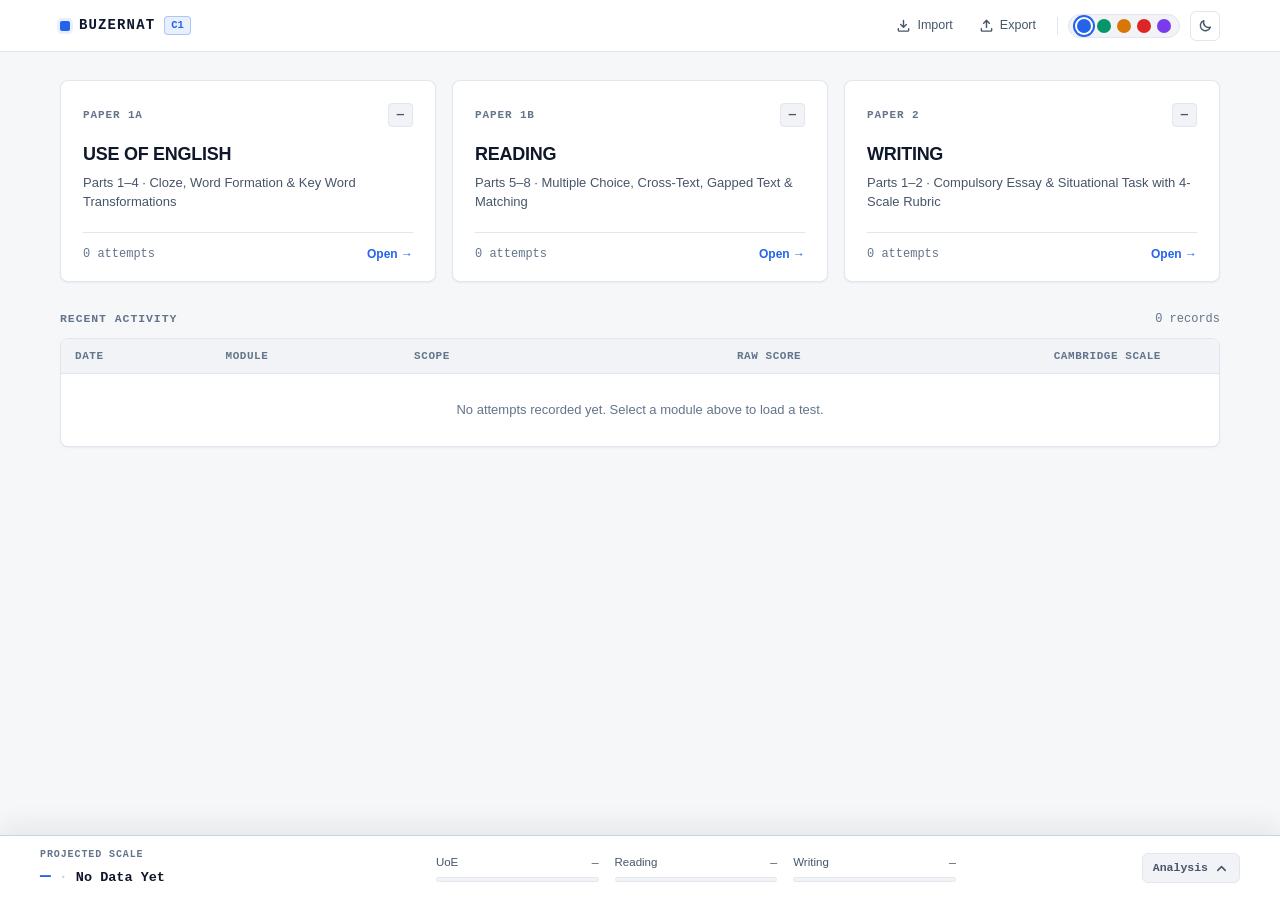
==== commit de563ff8: "Add files via upload" ====
--- a/index.html
+++ b/index.html
@@ -3,7 +3,7 @@
 <head>
   <meta charset="UTF-8">
   <meta name="viewport" content="width=device-width, initial-scale=1.0">
-  <title>buzernat.cz</buzernat></title>
+  <title>buzernat.cz</title>
   <script>
     /* Pre-paint theme sync to prevent FOUC on file:// */
     (function () {
@@ -274,9 +274,12 @@
   <div class="toast-root" id="toast-root" aria-live="polite" aria-atomic="true"></div>
 
   <!-- ================= SCRIPTS (STRICT LOAD ORDER, NO ES MODULES) ================= -->
-  <script src="js/store.js"></script>
+<script src="js/store.js"></script>
   <script src="js/core.js"></script>
-  <script src="js/demos.js"></script>
+  <script src="js/prompts.js"></script>
+  <script src="js/banks/uoe_bank.js"></script>
+  <script src="js/banks/reading_bank.js"></script>
+  <script src="js/banks/writing_bank.js"></script>
   <script src="js/uoe.js"></script>
   <script src="js/reading.js"></script>
   <script src="js/writing.js"></script>
--- a/styles.css
+++ b/styles.css
@@ -1676,4 +1676,401 @@
 
 .writing-opt-btn.is-in-range .writing-opt-badge::before {
   background: var(--ok);
+}
+
+/* === RADICAL COMPLEMENTARY HIGHLIGHTERS === */
+
+/* Cobalt (Blue) -> Radioactive Yellow */
+html[data-theme="cobalt"] {
+  --hl-bg: #faff00;
+  --hl-text: #09090b;
+}
+
+/* Emerald (Green) -> Shock Magenta */
+html[data-theme="emerald"] {
+  --hl-bg: #ff007f;
+  --hl-text: #ffffff;
+}
+
+/* Amber (Orange/Gold) -> Electric Cyan */
+html[data-theme="amber"] {
+  --hl-bg: #00e5ff;
+  --hl-text: #09090b;
+}
+
+/* Crimson (Red) -> Laser Mint */
+html[data-theme="crimson"] {
+  --hl-bg: #00ff9d;
+  --hl-text: #09090b;
+}
+
+/* Violet (Purple) -> Acid Lime */
+html[data-theme="violet"] {
+  --hl-bg: #b8ff00;
+  --hl-text: #09090b;
+}
+
+/* Apply colors without touching geometry (preserves zero-reflow) */
+mark.cae-hl {
+  background: var(--hl-bg) !important;
+  color: var(--hl-text) !important;
+}
+
+/* ================= UPLOAD GATE (PASTE-FIRST + TARGETED PROMPT) ================= */
+.gate-stack {
+  display: flex;
+  flex-direction: column;
+  gap: 12px;
+}
+
+.gate-paste-wrap {
+  display: flex;
+  flex-direction: column;
+  gap: 8px;
+}
+
+.gate-paste-area {
+  width: 100%;
+  min-height: 185px;
+  padding: 11px 13px;
+  border: 1px solid var(--border-strong);
+  border-radius: var(--radius);
+  background: var(--surface-subtle);
+  color: var(--text);
+  font-family: var(--font-mono);
+  font-size: 12px;
+  line-height: 1.55;
+  resize: vertical;
+  transition: border-color 120ms ease, background-color 120ms ease;
+}
+
+.gate-paste-area:focus {
+  background: var(--surface);
+  border-color: var(--accent);
+}
+
+.gate-paste-area::placeholder {
+  color: var(--text-muted);
+}
+
+.gate-launch-btn {
+  width: 100%;
+  height: 38px;
+  font-weight: 600;
+  letter-spacing: 0.04em;
+}
+
+.gate-kbd {
+  font-family: var(--font-mono);
+  font-size: 10.5px;
+  font-weight: 600;
+  padding: 1px 6px;
+  border-radius: var(--radius-sm);
+  background: rgba(255, 255, 255, 0.18);
+  opacity: 0.9;
+}
+
+html[data-dark="true"] .gate-kbd {
+  background: rgba(11, 13, 18, 0.22);
+}
+
+.gate-upload-strip {
+  display: flex;
+  align-items: center;
+  justify-content: space-between;
+  gap: 12px;
+  padding: 9px 13px;
+  border: 1.5px dashed var(--border-strong);
+  border-radius: var(--radius);
+  background: var(--surface-subtle);
+  cursor: pointer;
+  transition: border-color 120ms ease, background-color 120ms ease;
+}
+
+.gate-upload-strip:hover,
+.gate-upload-strip.is-dragover {
+  border-color: var(--accent);
+  background: var(--accent-soft);
+}
+
+.gate-upload-strip-main {
+  display: inline-flex;
+  align-items: center;
+  gap: 8px;
+  min-width: 0;
+}
+
+.gate-upload-strip-title {
+  font-family: var(--font-mono);
+  font-size: 12px;
+  font-weight: 700;
+  letter-spacing: 0.04em;
+  color: var(--text);
+}
+
+.gate-upload-strip-hint {
+  font-size: 12px;
+  color: var(--text-muted);
+  white-space: nowrap;
+  overflow: hidden;
+  text-overflow: ellipsis;
+}
+
+.gate-actions-row {
+  display: flex;
+  align-items: stretch;
+  gap: 10px;
+  padding-top: 10px;
+  border-top: 1px solid var(--border);
+}
+
+.prompt-action-group {
+  flex: 1 1 auto;
+  min-width: 0;
+  display: flex;
+  align-items: stretch;
+}
+
+.prompt-action-group select {
+  flex: 1 1 auto;
+  min-width: 0;
+  height: 36px;
+  padding: 0 10px;
+  border: 1px solid var(--border-strong);
+  border-right: 0;
+  border-radius: var(--radius) 0 0 var(--radius);
+  background: var(--surface-subtle);
+  color: var(--text);
+  font-size: 12.5px;
+  font-weight: 500;
+  cursor: pointer;
+  transition: border-color 120ms ease, background-color 120ms ease;
+}
+
+.prompt-action-group select:hover {
+  background: var(--surface-hover);
+  border-color: var(--accent-border);
+}
+
+.prompt-action-group .btn {
+  height: 36px;
+  border-radius: 0 var(--radius) var(--radius) 0;
+  border-color: var(--border-strong);
+  font-weight: 600;
+  flex-shrink: 0;
+}
+
+.prompt-action-group select:focus-visible,
+.prompt-action-group .btn:focus-visible {
+  position: relative;
+  z-index: 2;
+}
+
+.gate-demo-btn {
+  height: 36px;
+  font-weight: 600;
+  flex-shrink: 0;
+}
+
+@media (max-width: 560px) {
+  .gate-actions-row {
+    flex-direction: column;
+  }
+
+  .gate-upload-strip-hint {
+    display: none;
+  }
+}
+
+/* ================= LAUNCH GATE OVERHAUL (PASTE-ONLY) ================= */
+.gate-prompt-row {
+  display: flex;
+  align-items: stretch;
+  padding-bottom: 10px;
+  border-bottom: 1px solid var(--border);
+}
+
+.gate-prompt-row .prompt-action-group {
+  width: 100%;
+}
+
+.gate-paste-label {
+  display: block;
+  font-family: var(--font-mono);
+  font-size: 11px;
+  font-weight: 700;
+  letter-spacing: 0.07em;
+  text-transform: uppercase;
+  color: var(--text-secondary);
+}
+
+.gate-launch-row {
+  display: grid;
+  grid-template-columns: 1fr 1fr;
+  gap: 10px;
+  padding-top: 2px;
+}
+
+.btn.gate-launch-btn {
+  width: 100%;
+  height: 40px;
+  background: var(--accent);
+  border: 1px solid var(--accent);
+  color: var(--accent-ink);
+  font-weight: 700;
+  letter-spacing: 0.04em;
+}
+
+.btn.gate-launch-btn:hover:not(:disabled) {
+  background: var(--accent-hover);
+  border-color: var(--accent-hover);
+  color: var(--accent-ink);
+}
+
+.btn.gate-demo-btn {
+  width: 100%;
+  height: 40px;
+  background: #ffffff;
+  border: 1px solid #cbd5e1;
+  color: #111827;
+  font-weight: 700;
+  letter-spacing: 0.04em;
+}
+
+.btn.gate-demo-btn:hover:not(:disabled) {
+  background: #f1f5f9;
+  border-color: #94a3b8;
+  color: #0f172a;
+}
+
+@media (max-width: 480px) {
+  .btn.gate-launch-btn .gate-kbd {
+    display: none;
+  }
+}
+
+/* ================= LAUNCH GATE · PREGENERATED BANK GROUP ================= */
+.gate-launch-row {
+  display: flex;
+  align-items: stretch;
+  gap: 10px;
+  padding-top: 2px;
+}
+
+.btn.gate-launch-btn {
+  width: auto;
+  flex: 0 0 auto;
+  height: 40px;
+  padding: 0 15px;
+  background: var(--accent);
+  border: 1px solid var(--accent);
+  color: var(--accent-ink);
+  font-weight: 700;
+  letter-spacing: 0.04em;
+}
+
+.btn.gate-launch-btn:hover:not(:disabled) {
+  background: var(--accent-hover);
+  border-color: var(--accent-hover);
+  color: var(--accent-ink);
+}
+
+.gate-bank-group {
+  flex: 1 1 0;
+  min-width: 0;
+  display: flex;
+  align-items: stretch;
+}
+
+.gate-bank-select {
+  flex: 1 1 auto;
+  min-width: 0;
+  height: 40px;
+  padding: 0 10px;
+  border: 1px solid var(--border-strong);
+  border-right: 0;
+  border-radius: var(--radius) 0 0 var(--radius);
+  background: var(--surface-subtle);
+  color: var(--text);
+  font-size: 12.5px;
+  font-weight: 500;
+  cursor: pointer;
+  text-overflow: ellipsis;
+  transition: border-color 120ms ease, background-color 120ms ease;
+}
+
+.gate-bank-select:hover:not(:disabled) {
+  background: var(--surface-hover);
+  border-color: var(--accent-border);
+}
+
+.gate-bank-select:disabled {
+  opacity: 0.55;
+  cursor: not-allowed;
+}
+
+.btn.gate-bank-toggle {
+  flex: 0 0 36px;
+  width: 36px;
+  height: 40px;
+  padding: 0;
+  border-radius: 0;
+  border: 1px solid var(--border-strong);
+  border-right: 0;
+  background: var(--surface-subtle);
+  color: var(--text-muted);
+  font-family: var(--font-mono);
+  font-size: 14px;
+  font-weight: 700;
+}
+
+.btn.gate-bank-toggle:hover:not(:disabled) {
+  background: var(--surface-hover);
+  color: var(--text);
+  border-color: var(--border-strong);
+}
+
+.btn.gate-bank-toggle.is-done {
+  background: var(--ok-soft);
+  color: var(--ok);
+}
+
+.btn.gate-bank-toggle.is-done:hover:not(:disabled) {
+  background: var(--ok-soft);
+  color: var(--ok);
+}
+
+.btn.gate-bank-launch-btn {
+  flex: 0 0 auto;
+  height: 40px;
+  padding: 0 14px;
+  border-radius: 0 var(--radius) var(--radius) 0;
+  background: #ffffff;
+  border: 1px solid #cbd5e1;
+  color: #111827;
+  font-weight: 700;
+  letter-spacing: 0.04em;
+}
+
+.btn.gate-bank-launch-btn:hover:not(:disabled) {
+  background: #f1f5f9;
+  border-color: #94a3b8;
+  color: #0f172a;
+}
+
+.gate-bank-select:focus-visible,
+.btn.gate-bank-toggle:focus-visible,
+.btn.gate-bank-launch-btn:focus-visible {
+  position: relative;
+  z-index: 2;
+}
+
+@media (max-width: 560px) {
+  .gate-launch-row {
+    flex-direction: column;
+  }
+
+  .btn.gate-launch-btn {
+    width: 100%;
+  }
 }
